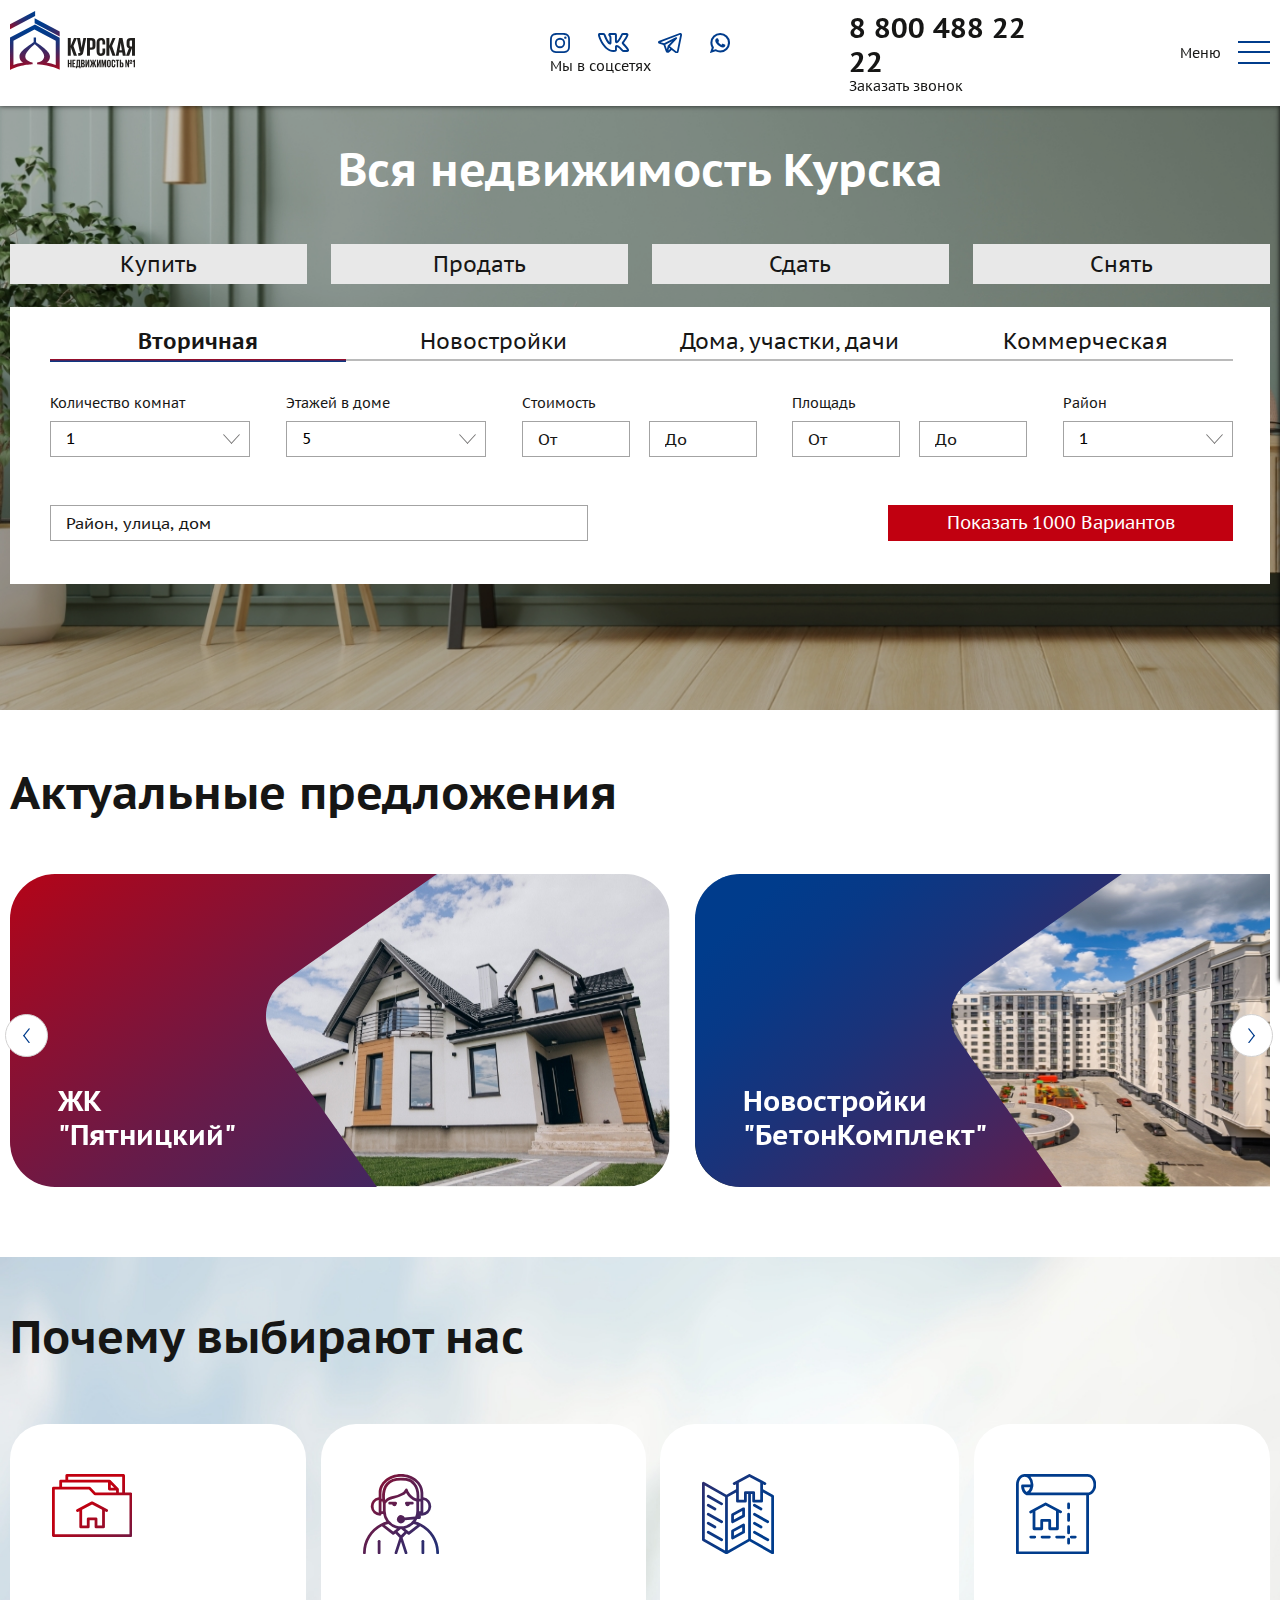
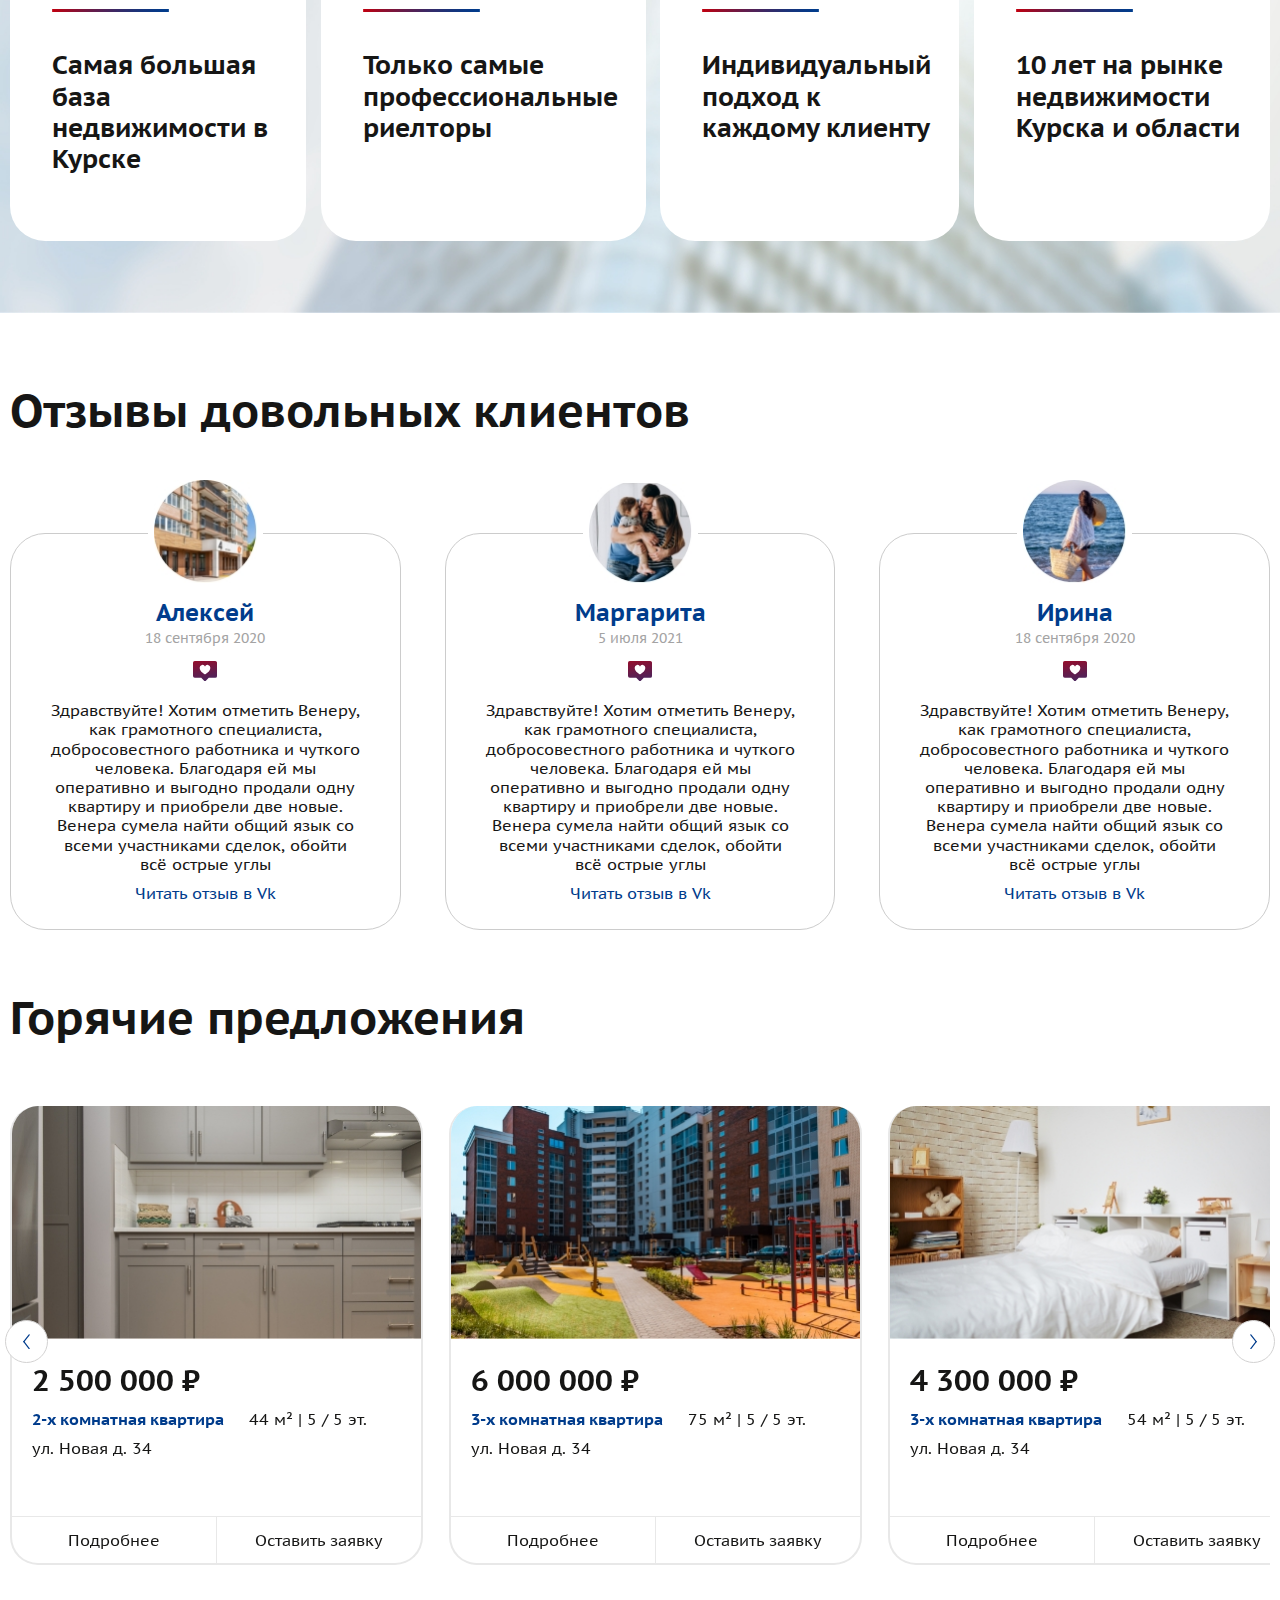
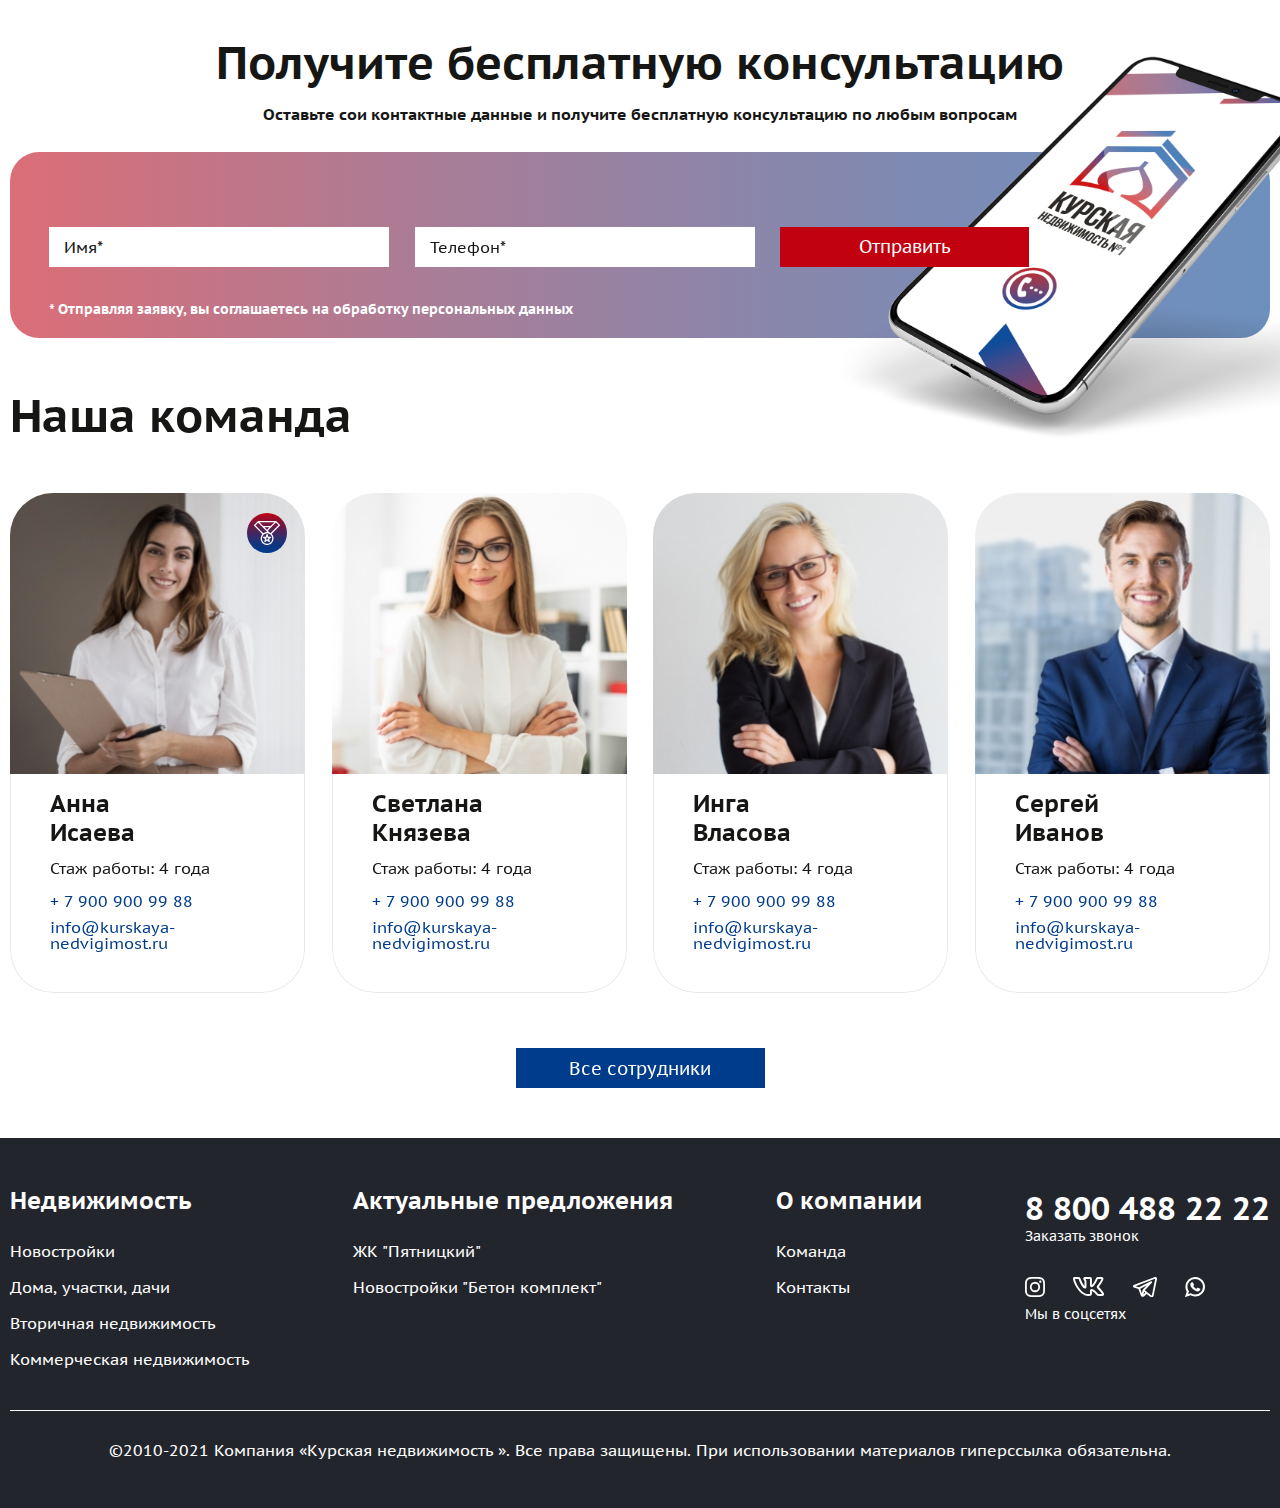
==== index.html @ 3823376d "ссылки на Стр Категории в пункт меню и лого" ====
<!DOCTYPE html>
<html lang="ru">

<head>
	<title>Главная</title>
	<meta charset="UTF-8">
	<meta name="format-detection" content="telephone=no">
	<meta name="description" content="Новый сайт">
	<link rel="stylesheet" href="css/style.css">
	<!-- <link rel="stylesheet" href="css/fancybox.css"> -->
	<link rel="icon" type="image/png" href="img/favicons/icon256.png" sizes="256x256">
	<link rel="icon" type="image/png" href="img/favicons/icon128.png" sizes="128x128">
	<link rel="icon" type="image/png" href="img/favicons/icon64.png" sizes="64x64">
	<link rel="icon" type="image/png" href="img/favicons/icon32.png" sizes="32x32">
	<link rel="icon" type="image/png" href="img/favicons/icon16.png" sizes="16x16">
	<link rel="icon" type="image/png" href="img/favicons/icon-faw.svg" sizes="any">
	<meta name="viewport" content="width=device-width, initial-scale=1.0">
</head>

<body>
	<div class="wrapper">
		<header id="header" class="header">
	<div class="header__container container">

		<div class="header__row d-flex">
			<a href="index.html" class="header__logo logo-icon"></a>

			<div class="header__nav-block">

				<div class="header__soc-block">
					<div class="header__soc-block-icon">
						<a href="#" class="header__soc-icon-link soc-icon-1"></a>
						<a href="#" class="header__soc-icon-link soc-icon-2"></a>
						<a href="#" class="header__soc-icon-link soc-icon-3"></a>
						<a href="#" class="header__soc-icon-link soc-icon-4"></a>
					</div>
					<p>Мы в соцсетях</p>
				</div>

				<div class="header__callback d-flex">
					<a href="tel:84951700000">8 800 488 22 22</a>
					<a href="#callback" class="header__popup-link _popup-link">Заказать звонок</a>
				</div>
				<a href="tel:8 800 488 22 22" class="mob-callback__phone"></a>

				<div class="header__menu-burg">
					<p>Меню</p>
					<div class="menu__icon icon-menu">
						<span></span>
						<span></span>
						<span></span>
					</div>
				</div>

			</div>
		</div>

	</div>
</header>

<nav class="mob-menu">
	<ul class="mob-menu__list">
		<li><a href="#" class="menu__link">О компании</a></li>
		<li><a href="#" class="menu__link">Команда</a></li>
		<li><a href="#" class="menu__link">Контакты</a></li>
	</ul>
	<ul class="mob-menu__list">
		<li><a href="category.html" class="menu__link">Недвижимость</a></li>
		<li><a href="#" class="menu__link">Новостройки</a></li>
		<li><a href="#" class="menu__link">Дома, участки, дачи</a></li>
		<li><a href="#" class="menu__link">Вторичная недвижимость</a></li>
		<li><a href="#" class="menu__link">Коммерческая недвижимость</a></li>
	</ul>
	<ul class="mob-menu__list">
		<li><a href="#" class="menu__link">Актуальные предложения</a></li>
		<li><a href="#" class="menu__link">ЖК "Пятницкий"</a></li>
		<li><a href="#" class="menu__link">Новостройки "Бетон комплект"</a></li>
	</ul>
</nav>

		<main class="page">
			<section id="info" class="info">
				<div class="nuar_blk"></div>
				<div class="container">

					<h1>Вся недвижимость Курска</h1>

					<div class="info__item d-flex">
						<a href="#" class="info__item-link">Купить</a>
						<a href="#" class="info__item-link">Продать</a>
						<a href="#" class="info__item-link">Сдать</a>
						<a href="#" class="info__item-link">Снять</a>
					</div>

					<div class="info__block-tabs block__tabs tabs">
						<nav class="block__nav">
							<div class="block__navitem building-icon-01 tab__navitem active">Вторичная</div>
							<div class="block__navitem building-icon-02 tab__navitem">Новостройки</div>
							<div class="block__navitem building-icon-03 tab__navitem">Дома, участки, дачи</div>
							<div class="block__navitem building-icon-04 tab__navitem">Коммерческая</div>
						</nav>
						<div class="block__items">
							<div class="block__item tab__item active">
								<form action="#" class="info__form-block">

									<div class="info__form-block-col">
										<div class="info__form-block-sel form-block__item">
											<p class="info__form-block-sub">Количество комнат</p>
											<select name="form[]" class="form">
												<option value="1" selected="selected">1</option>
												<option value="2">2</option>
												<option value="3">3</option>
												<option value="4">4</option>
											</select>
										</div>

										<div class="info__form-block-sel">
											<p class="info__form-block-sub">Этажей в доме</p>
											<select name="form[]" class="form">
												<option value="1">1</option>
												<option value="2">2</option>
												<option value="3">3</option>
												<option value="4">4</option>
												<option value="5" selected="selected">5</option>
											</select>
										</div>

										<div class="info__form-block-inp">
											<p class="info__form-block-sub">Cтоимость</p>
											<div class="info__form-block-inp-number">
												<input type="number" placeholder="От" class="input">
												<input type="number" placeholder="До" class="input">
											</div>
										</div>

										<div class="info__form-block-inp">
											<p class="info__form-block-sub">Площадь</p>
											<div class="info__form-block-inp-number">
												<input type="number" placeholder="От" class="input">
												<input type="number" placeholder="До" class="input">
											</div>
										</div>

										<div class="info__form-block-sel info__form-block-sel_last">
											<p class="info__form-block-sub">Район</p>
											<select name="form[]" class="form">
												<option value="1" selected="selected">1</option>
												<option value="2">2</option>
												<option value="3">3</option>
												<option value="4">4</option>
												<option value="5">5</option>
											</select>
										</div>
									</div>

									<div class="info__form-block-col">
										<div class="info__form-block-inp info__form-block-inp_bottom">
											<input type="text" placeholder="Район, улица, дом" class="input">
										</div>
										<button class="info__form-block-inp-btn btn">Показать 1000 Вариантов</button>
									</div>

								</form>
							</div>
							<div class="block__item tab__item">
								<form action="#" class="info__form-block">

									<div class="info__form-block-col">
										<div class="info__form-block-sel form-block__item">
											<p class="info__form-block-sub">Количество комнат</p>
											<select name="form[]" class="form">
												<option value="1" selected="selected">1</option>
												<option value="2">2</option>
												<option value="3">3</option>
												<option value="4">4</option>
											</select>
										</div>

										<div class="info__form-block-sel">
											<p class="info__form-block-sub">Этажей в доме</p>
											<select name="form[]" class="form">
												<option value="1">1</option>
												<option value="2">2</option>
												<option value="3">3</option>
												<option value="4">4</option>
												<option value="5" selected="selected">5</option>
											</select>
										</div>

										<div class="info__form-block-inp">
											<p class="info__form-block-sub">Cтоимость</p>
											<div class="info__form-block-inp-number">
												<input type="number" placeholder="От" class="input">
												<input type="number" placeholder="До" class="input">
											</div>
										</div>

										<div class="info__form-block-inp">
											<p class="info__form-block-sub">Площадь</p>
											<div class="info__form-block-inp-number">
												<input type="number" placeholder="От" class="input">
												<input type="number" placeholder="До" class="input">
											</div>
										</div>

										<div class="info__form-block-sel info__form-block-sel_last">
											<p class="info__form-block-sub">Район</p>
											<select name="form[]" class="form">
												<option value="1" selected="selected">1</option>
												<option value="2">2</option>
												<option value="3">3</option>
												<option value="4">4</option>
												<option value="5">5</option>
											</select>
										</div>
									</div>

									<div class="info__form-block-col">
										<div class="info__form-block-inp info__form-block-inp_bottom">
											<input type="text" placeholder="Район, улица, дом" class="input">
										</div>
										<button class="info__form-block-inp-btn btn">Показать 1000 Вариантов</button>
									</div>

								</form>
							</div>
							<div class="block__item tab__item">
								<form action="#" class="info__form-block">

									<div class="info__form-block-col">
										<div class="info__form-block-sel form-block__item">
											<p class="info__form-block-sub">Количество комнат</p>
											<select name="form[]" class="form">
												<option value="1" selected="selected">1</option>
												<option value="2">2</option>
												<option value="3">3</option>
												<option value="4">4</option>
											</select>
										</div>

										<div class="info__form-block-sel">
											<p class="info__form-block-sub">Этажей в доме</p>
											<select name="form[]" class="form">
												<option value="1">1</option>
												<option value="2">2</option>
												<option value="3">3</option>
												<option value="4">4</option>
												<option value="5" selected="selected">5</option>
											</select>
										</div>

										<div class="info__form-block-inp">
											<p class="info__form-block-sub">Cтоимость</p>
											<div class="info__form-block-inp-number">
												<input type="number" placeholder="От" class="input">
												<input type="number" placeholder="До" class="input">
											</div>
										</div>

										<div class="info__form-block-inp">
											<p class="info__form-block-sub">Площадь</p>
											<div class="info__form-block-inp-number">
												<input type="number" placeholder="От" class="input">
												<input type="number" placeholder="До" class="input">
											</div>
										</div>

										<div class="info__form-block-sel info__form-block-sel_last">
											<p class="info__form-block-sub">Район</p>
											<select name="form[]" class="form">
												<option value="1" selected="selected">1</option>
												<option value="2">2</option>
												<option value="3">3</option>
												<option value="4">4</option>
												<option value="5">5</option>
											</select>
										</div>
									</div>

									<div class="info__form-block-col">
										<div class="info__form-block-inp info__form-block-inp_bottom">
											<input type="text" placeholder="Район, улица, дом" class="input">
										</div>
										<button class="info__form-block-inp-btn btn">Показать 1000 Вариантов</button>
									</div>

								</form>
							</div>
							<div class="block__item tab__item">
								<form action="#" class="info__form-block">

									<div class="info__form-block-col">
										<div class="info__form-block-sel form-block__item">
											<p class="info__form-block-sub">Количество комнат</p>
											<select name="form[]" class="form">
												<option value="1" selected="selected">1</option>
												<option value="2">2</option>
												<option value="3">3</option>
												<option value="4">4</option>
											</select>
										</div>

										<div class="info__form-block-sel">
											<p class="info__form-block-sub">Этажей в доме</p>
											<select name="form[]" class="form">
												<option value="1">1</option>
												<option value="2">2</option>
												<option value="3">3</option>
												<option value="4">4</option>
												<option value="5" selected="selected">5</option>
											</select>
										</div>

										<div class="info__form-block-inp">
											<p class="info__form-block-sub">Cтоимость</p>
											<div class="info__form-block-inp-number">
												<input type="number" placeholder="От" class="input">
												<input type="number" placeholder="До" class="input">
											</div>
										</div>

										<div class="info__form-block-inp">
											<p class="info__form-block-sub">Площадь</p>
											<div class="info__form-block-inp-number">
												<input type="number" placeholder="От" class="input">
												<input type="number" placeholder="До" class="input">
											</div>
										</div>

										<div class="info__form-block-sel info__form-block-sel_last">
											<p class="info__form-block-sub">Район</p>
											<select name="form[]" class="form">
												<option value="1" selected="selected">1</option>
												<option value="2">2</option>
												<option value="3">3</option>
												<option value="4">4</option>
												<option value="5">5</option>
											</select>
										</div>
									</div>

									<div class="info__form-block-col">
										<div class="info__form-block-inp info__form-block-inp_bottom">
											<input type="text" placeholder="Район, улица, дом" class="input">
										</div>
										<button class="info__form-block-inp-btn btn">Показать 1000 Вариантов</button>
									</div>

								</form>
							</div>
						</div>
					</div>

				</div>
			</section>

			<section id="topical" class="topical">
				<div class="container">
					<h2>Актуальные предложения</h2>

					<div class="topical__slider topical__row d-flex">

						<a href="#" class="topical__card">
							<div class="topical__position">
								<p>ЖК <br>
									"Пятницкий"</p>
							</div>
							<img src="img/offers/01.jpg" alt="">
						</a>

						<a href="#" class="topical__card">
							<div class="topical__position topical__position_two">
								<p>Новостройки <br>
									"БетонКомплект"</p>
							</div>
							<img src="img/offers/02.jpg" alt="">
						</a>

						<a href="#" class="topical__card">
							<div class="topical__position">
								<p>ЖК <br>
									"Пятницкий"</p>
							</div>
							<img src="img/offers/01.jpg" alt="">
						</a>

						<a href="#" class="topical__card">
							<div class="topical__position topical__position_two">
								<p>Новостройки <br>
									"БетонКомплект"</p>
							</div>
							<img src="img/offers/02.jpg" alt="">
						</a>

					</div>

				</div>
			</section>

			<section id="choice" class="choice">
				<div class="container">
					<h2>Почему выбирают нас</h2>

					<div class="advant__row d-flex">

						<div class="advant__item advant-icon-01">
							<div class="advant__item-line"></div>
							<h3>
								Самая большая
								база недвижимости
								в Курске
							</h3>
						</div>

						<div class="advant__item advant-icon-02">
							<div class="advant__item-line"></div>
							<h3>
								Только самые
								профессиональные
								риелторы
							</h3>
						</div>

						<div class="advant__item advant-icon-03">
							<div class="advant__item-line"></div>
							<h3>
								Индивидуальный
								подход к каждому
								клиенту
							</h3>
						</div>

						<div class="advant__item advant-icon-04">
							<div class="advant__item-line"></div>
							<h3>
								10 лет на рынке
								недвижимости
								Курска и области
							</h3>
						</div>

					</div>

				</div>
			</section>

			<section id="reviews" class="reviews">
				<div class="container">
					<h2>Отзывы довольных клиентов</h2>

					<div class="reviews__row d-flex">

						<div class="reviews__card d-flex">
							<div class="reviews__image-wrap">
								<div class="reviews__image">
									<img src="img/reviews/01.jpg" alt="">
								</div>
							</div>
							<h4>Алексей</h4>
							<p class="reviews__date">18 сентября 2020</p>
							<span class="reviews__like"></span>
							<p class="reviews__descp">
								Здравствуйте! Хотим отметить Венеру, как грамотного специалиста, добросовестного работника и чуткого
								человека. Благодаря ей мы оперативно и выгодно продали одну квартиру и приобрели две новые. Венера
								сумела найти общий язык со всеми участниками сделок, обойти всё острые углы
							</p>
							<a href="#" class="reviews__btn">Читать отзыв в Vk</a>
						</div>

						<div class="reviews__card d-flex">
							<div class="reviews__image-wrap">
								<div class="reviews__image">
									<img src="img/reviews/02.jpg" alt="">
								</div>
							</div>
							<h4>Маргарита</h4>
							<p class="reviews__date">5 июля 2021</p>
							<span class="reviews__like"></span>
							<p class="reviews__descp">
								Здравствуйте! Хотим отметить Венеру, как грамотного специалиста, добросовестного работника и чуткого
								человека. Благодаря ей мы оперативно и выгодно продали одну квартиру и приобрели две новые. Венера
								сумела найти общий язык со всеми участниками сделок, обойти всё острые углы
							</p>
							<a href="#" class="reviews__btn">Читать отзыв в Vk</a>
						</div>

						<div class="reviews__card d-flex">
							<div class="reviews__image-wrap">
								<div class="reviews__image">
									<img src="img/reviews/03.jpg" alt="">
								</div>
							</div>
							<h4>Ирина</h4>
							<p class="reviews__date">18 сентября 2020</p>
							<span class="reviews__like"></span>
							<p class="reviews__descp">
								Здравствуйте! Хотим отметить Венеру, как грамотного специалиста, добросовестного работника и чуткого
								человека. Благодаря ей мы оперативно и выгодно продали одну квартиру и приобрели две новые. Венера
								сумела найти общий язык со всеми участниками сделок, обойти всё острые углы
							</p>
							<a href="#" class="reviews__btn">Читать отзыв в Vk</a>
						</div>

					</div>

				</div>
			</section>

			<section id="hot-deals" class="hot-deals">
				<div class="container">
					<h2>Горячие предложения</h2>

					<div class="slider__hot-deals hot-deals__row d-flex">

						<div class="hot-deals__card">
							<div class="hot-deals__card-img">
								<img src="img/hot-deals/01.jpg" alt="">
							</div>
							<div class="hot-deals__card-descp">
								<p class="hot-deals__card-price rub">2 500 000 </p>
								<div class="hot-deals__card-charect d-flex">
									<p class="hot-deals__card-housing">2-х комнатная квартира </p>
									<p class="hot-deals__card-amount">44 м² | 5 / 5 эт.</p>
								</div>
								<p class="hot-deals__card-address">ул. Новая д. 34</p>
							</div>
							<div class="hot-deals__card-btn d-flex">
								<a href="#" class="hot-deals__card-link">Подробнее</a>
								<a href="#" class="hot-deals__card-link">Оставить заявку</a>
							</div>
						</div>

						<div class="hot-deals__card">
							<div class="hot-deals__card-img">
								<img src="img/hot-deals/02.jpg" alt="">
							</div>
							<div class="hot-deals__card-descp">
								<p class="hot-deals__card-price rub">6 000 000 </p>
								<div class="hot-deals__card-charect d-flex">
									<p class="hot-deals__card-housing">3-х комнатная квартира </p>
									<p class="hot-deals__card-amount">75 м² | 5 / 5 эт.</p>
								</div>
								<p class="hot-deals__card-address">ул. Новая д. 34</p>
							</div>
							<div class="hot-deals__card-btn d-flex">
								<a href="#" class="hot-deals__card-link">Подробнее</a>
								<a href="#" class="hot-deals__card-link">Оставить заявку</a>
							</div>
						</div>

						<div class="hot-deals__card">
							<div class="hot-deals__card-img">
								<img src="img/hot-deals/03.jpg" alt="">
							</div>
							<div class="hot-deals__card-descp">
								<p class="hot-deals__card-price rub">4 300 000 </p>
								<div class="hot-deals__card-charect d-flex">
									<p class="hot-deals__card-housing">3-х комнатная квартира </p>
									<p class="hot-deals__card-amount">54 м² | 5 / 5 эт.</p>
								</div>
								<p class="hot-deals__card-address">ул. Новая д. 34</p>
							</div>
							<div class="hot-deals__card-btn d-flex">
								<a href="#" class="hot-deals__card-link">Подробнее</a>
								<a href="#" class="hot-deals__card-link">Оставить заявку</a>
							</div>
						</div>

						<div class="hot-deals__card">
							<div class="hot-deals__card-img">
								<img src="img/hot-deals/04.jpg" alt="">
							</div>
							<div class="hot-deals__card-descp">
								<p class="hot-deals__card-price rub">2 100 000 </p>
								<div class="hot-deals__card-charect d-flex">
									<p class="hot-deals__card-housing">2-х комнатная квартира </p>
									<p class="hot-deals__card-amount">44 м² | 5 / 5 эт.</p>
								</div>
								<p class="hot-deals__card-address">ул. Новая д. 34</p>
							</div>
							<div class="hot-deals__card-btn d-flex">
								<a href="#" class="hot-deals__card-link">Подробнее</a>
								<a href="#" class="hot-deals__card-link">Оставить заявку</a>
							</div>
						</div>

					</div>

				</div>
			</section>

			<section id="consult-form" class="consult-form">
				<div class="container">
					<h2>Получите бесплатную консультацию</h2>
					<p>Оставьте сои контактные данные и получите бесплатную консультацию по любым вопросам</p>

					<div class="consult-form__form-block">
						<div class="consult-form__form-block-position"></div>
						<div class="consult-form__form-block-img">
							<img src="img/consultation.png" alt="">
						</div>
						<form action="#" class="consult-form__form d-flex">
							<input type="text" placeholder="Имя*" class="consult-form__form-input input">
							<input type="tel" placeholder="Телефон*" class="consult-form__form-input input">
							<button class="consult-form__form-btn btn">Отправить</button>
						</form>
						<p>* Отправляя заявку, вы соглашаетесь на обработку персональных данных</p>
					</div>

				</div>
			</section>

			<section id="team" class="team">
				<div class="container">
					<h2>Наша команда</h2>

					<div class="team__row d-flex">

						<div class="team__card">
							<span class="team__card-sticker"></span>
							<div class="team__card-img">
								<img src="img/team/01.jpg" alt="">
							</div>
							<div class="team__card-descp">
								<h4>
									Анна <br>
									Исаева
								</h4>
								<p class="team__card-experience">Стаж работы: 4 года </p>
								<a href="tel:79009009988" class="team__card-tel">+ 7 900 900 99 88</a>
								<a href="mailto:info@kurskaya-nedvigimost.ru" class="team__card-email">info@kurskaya-nedvigimost.ru</a>
							</div>
						</div>

						<div class="team__card">
							<!-- <span class="team__card-sticker"></span> -->
							<div class="team__card-img">
								<img src="img/team/02.jpg" alt="">
							</div>
							<div class="team__card-descp">
								<h4>
									Светлана <br>
									Князева
								</h4>
								<p class="team__card-experience">Стаж работы: 4 года </p>
								<a href="tel:79009009988" class="team__card-tel">+ 7 900 900 99 88</a>
								<a href="mailto:info@kurskaya-nedvigimost.ru" class="team__card-email">info@kurskaya-nedvigimost.ru</a>
							</div>
						</div>

						<div class="team__card">
							<!-- <span class="team__card-sticker"></span> -->
							<div class="team__card-img">
								<img src="img/team/03.jpg" alt="">
							</div>
							<div class="team__card-descp">
								<h4>
									Инга <br>
									Власова
								</h4>
								<p class="team__card-experience">Стаж работы: 4 года </p>
								<a href="tel:79009009988" class="team__card-tel">+ 7 900 900 99 88</a>
								<a href="mailto:info@kurskaya-nedvigimost.ru" class="team__card-email">info@kurskaya-nedvigimost.ru</a>
							</div>
						</div>

						<div class="team__card">
							<!-- <span class="team__card-sticker"></span> -->
							<div class="team__card-img">
								<img src="img/team/04.jpg" alt="">
							</div>
							<div class="team__card-descp">
								<h4>
									Cергей <br>
									Иванов
								</h4>
								<p class="team__card-experience">Стаж работы: 4 года </p>
								<a href="tel:79009009988" class="team__card-tel">+ 7 900 900 99 88</a>
								<a href="mailto:info@kurskaya-nedvigimost.ru" class="team__card-email">info@kurskaya-nedvigimost.ru</a>
							</div>
						</div>

					</div>

					<button class="team__btn btn">Все сотрудники</button>

				</div>
			</section>
		</main>
		<footer id="footer" class="footer">
	<div class='footer__container container'>

		<div class="footer__row d-flex">

			<ul class="footer__menu">
				<li><a href="#" class="menu__link">Недвижимость</a></li>
				<li><a href="#" class="menu__link">Новостройки</a></li>
				<li><a href="#" class="menu__link">Дома, участки, дачи</a></li>
				<li><a href="#" class="menu__link">Вторичная недвижимость</a></li>
				<li><a href="#" class="menu__link">Коммерческая недвижимость</a></li>
			</ul>

			<ul class="footer__menu">
				<li><a href="#" class="menu__link">Актуальные предложения</a></li>
				<li><a href="#" class="menu__link">ЖК "Пятницкий"</a></li>
				<li><a href="#" class="menu__link">Новостройки "Бетон комплект"</a></li>
			</ul>

			<ul class="footer__menu">
				<li><a href="#" class="menu__link">О компании</a></li>
				<li><a href="#" class="menu__link">Команда</a></li>
				<li><a href="#" class="menu__link">Контакты</a></li>
			</ul>

			<div class="footer__contact">
				<div class="header__callback d-flex">
					<a href="tel:84951700000">8 800 488 22 22</a>
					<a href="#callback" class="header__popup-link _popup-link">Заказать звонок</a>
				</div>
				<div class="header__soc-block">
					<div class="header__soc-block-icon">
						<a href="#" class="header__soc-icon-link soc-icon-1"></a>
						<a href="#" class="header__soc-icon-link soc-icon-2"></a>
						<a href="#" class="header__soc-icon-link soc-icon-3"></a>
						<a href="#" class="header__soc-icon-link soc-icon-4"></a>
					</div>
					<p>Мы в соцсетях</p>
				</div>
			</div>

		</div>

		<div class="footer__line"></div>

		<p class="footer__policy">©2010-2021 Компания «Курская недвижимость ». Все права защищены. При использовании
			материалов гиперссылка
			обязательна.</p>

	</div>
</footer>
	</div>
	<!-- Подключаем Popup здесь -->
	<!-- Popup-Form-JS -->
<div class="popup popup_callback">
	<div class="popup__content">
		<div class="popup__body">
			<div class="popup__close"></div>
			<div class="popup__item d-flex">
				<img src="img/popup-img.jpg" alt="">
				<div class="popup__form-block">
					<h2>Заказать звонок</h2>
					<form action="#" class="popup__form">
						<input type="text" name="name" placeholder="Имя" class="popup__form-input input">
						<input type="tel" name="tel" placeholder="Телефон*" class="popup__form-input input">
						<input type="text" name="email" placeholder="Email" class="popup__form-input input">
						<button class="popup__form-btn btn">Заказать</button>
					</form>
				</div>
			</div>
		</div>
	</div>
</div>

<!-- <a href="#callback" class="header__popup-link _popup-link">ЗАКАЗАТЬ ЗВОНОК</a> -->
<!-- =============================================================================================================================== -->

<!-- Popup-JQUERY -->
<!-- <div class="popup popup-callback">
	<div class="popup-table table">
		<div class="cell">
			<div class="popup-content">
				<div class="popup-close"></div>
				<div class="popup__title"></div>
				<div class="popup__txt"></div>
				<form action="#" class="popup-form form">
					<div class="form-input">
						<input autocomplete="off" type="text" name="form[]" data-value="" class="input" />
					</div>
					<div class="form-input">
						<input autocomplete="off" type="text" name="form[]" data-value="" class="input req email" />
					</div>
					<div class="form-input">
						<input autocomplete="off" type="text" name="form[]" data-value="" class="input req" />
					</div>
					<div class="form-button">
						<button type="submit" class="form__btn btn fw"></button>
					</div>
				</form>
			</div>
		</div>
	</div>
</div> -->
<!-- <a href="#callback" class="link pl"></a> -->

<!-- =============================================================================================================================== -->
<!-- Popup-Video-JQUERY-->
<!-- <div class="popup popup-video">
	<div class="popup-table table">
		<div class="cell">
			<div class="popup-close"></div>
			<div class="popup-video__value video"></div>
		</div>
	</div>
</div> -->
<!-- <a href="#video" data-vid="Ссылка с ютуба" class="link pl">Попап с видео</a> -->

<!-- <div class="popup popup-massege ms_1">
	<div class="popup-table table">
		<div class="cell">
			<div class="popup-content">
				<div class="popup-close"></div>
				<div class="popup__title"></div>
				<div class="popup__txt"></div>
			</div>
		</div>
	</div>
</div> -->
<!-- ========================================================================================================================================= -->
<!-- Popup-CSS -->
<!-- <div id="popup-2" class="popup-2">
	<a href="#" class="popup__area-2"></a>
	<div class="popup__body-2">
		<div class="popup__content-2">

			<a href="#" class="popup__close-2">Close</a>
			<div class="popup__title">Заказать ворота Дешево!</div>
			<div class="popup__text">
				Автоматики для ворот, роллет и фасадных конструкций. Официальный представитель компаний
				Алютех и REHAU и Авелор
			</div>
			<div class="popup__text">
				Автоматики для ворот, роллет и фасадных конструкций. Официальный представитель компаний
				Алютех и REHAU и Авелор
			</div>
			<div class="popup__text">
				Автоматики для ворот, роллет и фасадных конструкций. Официальный представитель компаний
				Алютех и REHAU и Авелор
			</div>
			<div class="popup__text">
				Автоматики для ворот, роллет и фасадных конструкций. Официальный представитель компаний
				Алютех и REHAU и Авелор
			</div>
			<div class="popup__text">
				Автоматики для ворот, роллет и фасадных конструкций. Официальный представитель компаний
				Алютех и REHAU и Авелор
			</div>

		</div>
	</div>
</div> -->
<!-- <a href="#popup-2" class="heading-info__button popup-link"></a> -->
	<script src="https://code.jquery.com/jquery-3.5.1.min.js"
  integrity="sha256-9/aliU8dGd2tb6OSsuzixeV4y/faTqgFtohetphbbj0=" crossorigin="anonymous"></script>
<!-- <script src="https://code.jquery.com/jquery-3.3.1.min.js"></script> -->
<!-- <script src="https://code.jquery.com/ui/1.12.1/jquery-ui.min.js"></script> -->
<script src="http://api-maps.yandex.ru/2.1/?lang=ru_RU" type="text/javascript"></script>
<script src="js/vendors.js"></script>
<script src="js/main.js"></script>
<script src="js/custom.js"></script>
</body>

</html>
---- css/style.css ----
@charset "UTF-8";
@import url("https://fonts.googleapis.com/css2?family=PT+Sans+Caption:wght@400;700&display=swap");
* {
  padding: 0px;
  margin: 0px;
  border: 0px; }

*,
*:before,
*:after {
  -moz-box-sizing: border-box;
  -webkit-box-sizing: border-box;
  box-sizing: border-box; }

:focus,
:active {
  outline: none; }

a:focus,
a:active {
  outline: none; }

a, p, ul, li {
  margin: 0; }

aside,
nav,
footer,
header,
section {
  display: block; }

html,
body {
  height: 100%;
  min-width: 320px; }

body {
  line-height: 1;
  font-family: "PT Sans Caption";
  -ms-text-size-adjust: 100%;
  -moz-text-size-adjust: 100%;
  -webkit-text-size-adjust: 100%; }

input,
button,
textarea {
  font-family: "PT Sans Caption"; }

input::-ms-clear {
  display: none; }

button {
  cursor: pointer; }

button::-moz-focus-inner {
  padding: 0;
  border: 0; }

a,
a:visited {
  text-decoration: none; }

a:hover {
  text-decoration: none; }

ul li {
  list-style: none; }

img {
  vertical-align: top; }

h1,
h2,
h3,
h4,
h5,
h6 {
  font-weight: inherit;
  font-size: inherit; }

body {
  color: #161615;
  font-size: 14px;
  font-weight: 400;
  background: #fff; }
  body a {
    font-family: "PT Sans Caption";
    color: #161615; }
  body.lock {
    overflow: hidden; }

h1 {
  font-size: 46px;
  font-weight: 700;
  line-height: 55.2px; }

h2 {
  font-size: 46px;
  font-weight: 700;
  line-height: 55.2px; }

h3 {
  font-size: 26px;
  font-weight: 700;
  line-height: 31.2px; }

h4 {
  font-size: 24px;
  font-weight: 700;
  line-height: 28.8px; }

.wrapper {
  width: 100%;
  min-height: 100%;
  overflow: hidden;
  display: -webkit-box;
  display: -ms-flexbox;
  display: flex;
  -webkit-box-orient: vertical;
  -webkit-box-direction: normal;
  -ms-flex-direction: column;
  flex-direction: column; }

.page {
  -webkit-box-flex: 1;
  -ms-flex: 1 1 auto;
  flex: 1 1 auto;
  padding: 80px 0 0 0; }

.container {
  max-width: 1440px;
  margin: 0 auto;
  width: 100%;
  position: relative;
  z-index: 50; }

.form-row {
  display: -webkit-box;
  display: -moz-box;
  display: -ms-flexbox;
  display: -webkit-flex;
  display: flex;
  font-size: 0;
  margin: 0px -15px; }

.form__column {
  padding: 0px 15px; }

.btn {
  display: -webkit-inline-box;
  display: -ms-inline-flexbox;
  display: inline-flex;
  -webkit-box-pack: center;
  -ms-flex-pack: center;
  justify-content: center;
  -webkit-box-align: center;
  -ms-flex-align: center;
  align-items: center;
  text-align: center;
  padding: 6px 10px;
  min-width: 249px;
  min-height: 36px;
  font-size: 18px;
  font-weight: 400;
  color: #fff;
  background: #C10010; }
  .btn.fw {
    width: 100%; }

.search {
  width: 100%;
  position: relative; }

.search__input {
  height: 35px;
  border: 1px solid #e0e1e3 !important;
  border-radius: 13px !important;
  padding-left: 14px;
  font-size: 12px;
  font-weight: 300;
  color: #464749; }

.sub-search {
  background-color: transparent;
  border: none; }

.sub-search:after {
  content: "";
  position: absolute;
  top: 10px;
  right: 10px;
  width: 17px;
  height: 17px;
  background-position: 0 0;
  background-repeat: no-repeat;
  background-image: url([data-uri]); }

.select-block {
  position: relative; }

.select__label {
  z-index: 2;
  position: absolute;
  top: -8px;
  background-color: #f7f7f7;
  padding: 0 5px;
  color: #979797;
  font-weight: 600;
  font-size: 13px;
  line-height: 16px;
  left: 20px; }

.select {
  position: relative;
  cursor: pointer; }
  .select .select-title {
    z-index: 1;
    width: 100%;
    border: 1px solid #A3A3A3;
    position: relative;
    background-color: #fff;
    height: 36px; }
  .select .select-title__arrow {
    position: absolute;
    top: 0;
    right: -5px;
    width: 45px;
    height: 100%;
    background: url("../img/icons/triangl-black.svg") center no-repeat; }
  .select .select-title__value {
    color: #000;
    font-size: 16px;
    line-height: 19.2px;
    overflow: hidden;
    padding: 0 45px 0 15px;
    white-space: nowrap;
    text-transform: none;
    -o-text-overflow: ellipsis;
    text-overflow: ellipsis;
    display: -webkit-box;
    display: -ms-flexbox;
    display: flex;
    -webkit-box-align: center;
    -ms-flex-align: center;
    align-items: center;
    height: 100%; }
  .select .select-options {
    position: absolute;
    z-index: 10;
    top: 35px;
    display: none;
    overflow: hidden;
    min-width: 100%;
    background-color: #fff;
    border: 1px solid #dedede;
    padding: 10px 10px 10px 15px; }
  .select .select-options-scroll {
    max-height: 80px;
    overflow: auto; }
  .select .select-options-list {
    padding: 0px 0px 0px 0px; }
  .select .select-options__value {
    color: #000;
    font-size: 16px;
    margin: 0px 0px 15px 0px; }
    .select .select-options__value:last-child {
      margin: 0px 0px 0px 0px; }
    .select .select-options__value:hover {
      color: #000; }

input[type=text], input[type=email], input[type=tel], textarea {
  -webkit-appearance: none;
  -moz-appearance: none;
  appearance: none; }

input[type=range] {
  cursor: pointer; }

.input, .input__phone {
  width: 100%;
  display: -webkit-box;
  display: -ms-flexbox;
  display: flex;
  font-size: 16px;
  height: 40px;
  padding: 0px 15px; }

textarea.input {
  resize: none;
  padding: 5px 10px; }

::-webkit-input-placeholder {
  color: #161615; }

::-moz-placeholder {
  color: #161615; }

/* Firefox 19+ */
:-moz-placeholder {
  color: #161615; }

/* Firefox 18- */
:-ms-input-placeholder {
  color: #161615; }

.number {
  max-width: 100px;
  width: 100%;
  border: 0.4px solid #c7c9cb; }

.number input,
.plus,
.minus {
  width: 35px;
  display: -webkit-box;
  display: -ms-flexbox;
  display: flex;
  -webkit-box-pack: center;
  -ms-flex-pack: center;
  justify-content: center;
  -webkit-box-align: center;
  -ms-flex-align: center;
  align-items: center;
  cursor: pointer;
  font-size: 20.7px; }

.number input {
  padding: 2px 10px 0 10px;
  color: #5a5b5e; }

.check {
  position: relative;
  padding-left: 25px;
  color: #5f5f5f;
  line-height: 18px;
  cursor: pointer; }
  .check input {
    display: none; }
  .check:before {
    content: '';
    left: 0;
    top: 0;
    width: 18px;
    height: 18px;
    border: 1px solid #a3a3a3;
    position: absolute; }
  .check.active:before {
    background: url("../img/icons/check.svg") center no-repeat; }

.option {
  position: relative;
  cursor: pointer;
  padding-left: 25px;
  line-height: 16px;
  margin-bottom: 10px;
  font-size: 15px;
  font-weight: 300; }
  .option:last-child {
    margin-bottom: 0px; }
  .option input {
    display: none; }
  .option:before {
    position: absolute;
    left: 0;
    top: 0;
    width: 16px;
    height: 16px;
    content: '';
    border: 1px solid #7f7f7f;
    border-radius: 50%; }
  .option.active:before {
    background: url("../img/icons/option.svg") center no-repeat; }

.rating-block {
  display: table;
  font-size: 0px; }

.rating {
  display: inline-block;
  position: relative;
  vertical-align: middle; }
  .rating.edit .star {
    cursor: pointer; }
  .rating .star {
    width: 17px;
    height: 14px;
    display: inline-block;
    position: relative;
    z-index: 3; }

.rating__line {
  position: absolute;
  width: 85px;
  height: 14px;
  top: 0;
  left: 0;
  background: url("../img/icons/bg_rating.svg") 0 0 no-repeat;
  z-index: 1;
  background-size: 85px 100%; }

.rating__activeline {
  position: absolute;
  width: 0px;
  height: 14px;
  top: 0;
  left: 0;
  background: url("../img/icons/bg_rating_active.svg") 0 0 no-repeat;
  z-index: 2;
  background-size: 85px 100%; }

.rating__value {
  display: inline-block;
  color: #1b3139;
  font-size: 14px;
  line-height: 13px;
  vertical-align: middle; }

.quantity {
  position: relative;
  width: 73px;
  height: 47px;
  border: 1px solid #cfcfcf;
  background-color: #ffffff; }

.quantity__input {
  height: 45px;
  width: 50px;
  text-align: center;
  color: #101010;
  font-weight: 300; }

.quantity__btn {
  position: absolute;
  top: 11px;
  right: 15px;
  cursor: pointer; }
  .quantity__btn:before {
    font-size: 25px;
    display: inline-block;
    line-height: 10px;
    color: #a9a9a9; }
  .quantity__btn:hover:before {
    color: #da0005; }
  .quantity__btn.dwn {
    top: 25px; }

.category-params-item-price-table {
  margin-bottom: 25px; }
  .category-params-item-price-table .cell:first-child {
    padding-right: 15px;
    position: relative; }
    .category-params-item-price-table .cell:first-child:after {
      content: '-';
      position: absolute;
      right: -4px;
      top: 8px;
      font-size: 20px; }
  .category-params-item-price-table .cell:last-child {
    padding-left: 15px; }
  .category-params-item-price-table .cell input {
    height: 37px;
    border: 2px solid #393939;
    background-color: #ffffff;
    text-align: center;
    font-size: 12px;
    color: #393939;
    font-weight: 500;
    width: 100%; }

.category-params-item-price-range {
  margin: 0 12px 40px 12px;
  background-color: #c9cecf;
  height: 2px;
  position: relative; }
  .category-params-item-price-range .ui-slider-range {
    background-color: #000;
    height: 2px;
    position: relative; }
  .category-params-item-price-range .ui-slider-handle {
    width: 23px;
    height: 28px;
    border: 3px solid #fbfbfb;
    background-color: #ea5922;
    display: block;
    position: absolute;
    top: -14px;
    margin-left: -12px;
    cursor: pointer; }
    .category-params-item-price-range .ui-slider-handle span {
      position: absolute;
      bottom: -18px;
      left: 50%;
      width: 50px;
      text-align: center;
      font-size: 10px;
      margin-left: -25px;
      font-weight: 500;
      color: #94a6aa; }

.form__info {
  position: absolute;
  width: 60px;
  height: 60px;
  right: 0;
  top: 0;
  line-height: 60px;
  text-align: center;
  color: #888;
  z-index: 2;
  font-size: 14px; }
  @media (max-width: 767.98px) {
    .form__info {
      width: 50px;
      height: 50px;
      line-height: 50px; } }

.form-range-line {
  position: relative;
  height: 5px;
  border-radius: 0 0 4px 4px;
  background-color: #e0e0e0;
  margin: -2px 0px 0px 0px; }
  .form-range-line .ui-slider-range {
    background-color: #093454;
    height: 5px;
    position: absolute;
    top: 0;
    left: 0;
    border-radius: 0 0 4px 4px; }
  .form-range-line .ui-slider-handle {
    background: url("../img/icons/range.svg") 0 0 no-repeat;
    width: 28px;
    height: 28px;
    position: absolute;
    margin: -9px 0px 0px -14px;
    top: 0;
    left: 0;
    cursor: pointer; }
  .form-range-line .ui-state-hover {
    background: url("../img/icons/range_a.svg") 0 0 no-repeat; }

.form-range-values {
  display: -webkit-box;
  display: -moz-box;
  display: -ms-flexbox;
  display: -webkit-flex;
  display: flex;
  font-size: 0;
  -webkit-box-pack: justify;
  -ms-flex-pack: justify;
  justify-content: space-between;
  padding: 14px 0px 0px 0px; }

.form-range-values__item {
  font-size: 12px;
  color: #888; }

.d-flex {
  display: -webkit-box;
  display: -ms-flexbox;
  display: flex; }

::-webkit-scrollbar {
  overflow-y: scroll;
  width: 7px;
  background-color: #f9f9fd; }

::-webkit-scrollbar-thumb {
  background-color: grey; }

.menu__link {
  -webkit-transition: opacity 0.3s;
  -o-transition: opacity 0.3s;
  transition: opacity 0.3s; }

.sibling-fade:hover .menu__link:not(:hover) {
  opacity: 0.5; }

.nuar_blk {
  position: absolute;
  top: 0;
  left: 0;
  z-index: 2;
  width: 100%;
  height: 100%;
  background-color: #00000035; }

.nuar_color {
  position: relative;
  width: 300px;
  height: 160px;
  border-radius: 25px;
  overflow: hidden;
  -webkit-filter: drop-shadow(0px 0px 6px rgba(0, 0, 0, 0.5));
  filter: drop-shadow(0px 0px 6px rgba(0, 0, 0, 0.5)); }
  .nuar_color:before {
    content: '';
    position: absolute;
    width: 100%;
    height: 100%;
    background-image: -webkit-radial-gradient(100% 0%, circle, #fec38e, #ff7700 70%);
    background-image: -o-radial-gradient(100% 0%, circle, #fec38e, #ff7700 70%);
    background-image: radial-gradient(circle at 100% 0%, #fec38e, #ff7700 70%);
    border-radius: inherit;
    -webkit-transform: skewY(-12deg);
    -ms-transform: skewY(-12deg);
    transform: skewY(-12deg);
    -webkit-transform-origin: 100% 50%;
    -ms-transform-origin: 100% 50%;
    transform-origin: 100% 50%; }

.row:after {
  display: block;
  content: "";
  clear: both; }

.rub:after {
  content: "₽"; }

.parallax {
  background: url("../img/smart-conven.jpg") center/cover no-repeat fixed; }

.noselect {
  -webkit-touch-callout: none;
  -webkit-user-select: none;
  -khtml-user-select: none;
  -moz-user-select: none;
  -ms-user-select: none;
  user-select: none; }

ol.counter {
  list-style-type: none;
  counter-reset: item; }
  ol.counter li {
    position: relative;
    padding: 0px 0px 0px 45px; }
    ol.counter li:before {
      counter-increment: item;
      content: counter(item);
      position: absolute;
      left: 0;
      top: 0;
      color: #818181;
      font-size: 14px;
      font-weight: 700;
      text-align: center;
      line-height: 26px;
      border-radius: 50%;
      width: 28px;
      height: 28px;
      border: 1px solid #4274bb; }

.ellipsis {
  display: block;
  overflow: hidden;
  width: 100%;
  white-space: nowrap;
  -o-text-overflow: ellipsis;
  text-overflow: ellipsis; }

.es {
  overflow: hidden;
  white-space: nowrap;
  -o-text-overflow: ellipsis;
  text-overflow: ellipsis; }

.table {
  display: table;
  font-size: 0;
  width: 100%; }

.trow {
  display: table-row; }

.cell {
  display: table-cell; }
  .cell.full {
    width: 100%; }

.ibg {
  position: relative; }
  .ibg img {
    position: absolute;
    width: 100%;
    height: 100%;
    top: 0;
    left: 0;
    -o-object-fit: cover;
    object-fit: cover; }

body.ie .ibg {
  background-position: center;
  background-size: cover;
  background-repeat: no-repeat; }

body.ie .ibg img {
  width: 0;
  height: 0;
  opacity: 0;
  visibility: hidden; }

.video {
  position: relative;
  overflow: hidden;
  height: 0;
  padding-bottom: 56.25%; }
  .video video,
  .video iframe,
  .video object,
  .video embed {
    position: absolute;
    top: 0;
    left: 0;
    width: 100%;
    height: 100%; }

.videobg video,
.videobg iframe,
.videobg object,
.videobg embed {
  position: fixed;
  top: 50%;
  left: 50%;
  min-width: 100%;
  min-height: 100%;
  width: auto;
  height: auto;
  z-index: -100;
  -webkit-transform: translateX(-50%) translateY(-50%);
  -ms-transform: translateX(-50%) translateY(-50%);
  transform: translateX(-50%) translateY(-50%);
  background-size: cover; }

.moretext {
  overflow: hidden; }

.moretext__more {
  cursor: pointer; }
  .moretext__more span {
    font-style: normal; }
    .moretext__more span:first-child {
      display: block; }
    .moretext__more span:last-child {
      display: none; }
  .moretext__more.active span {
    font-style: normal; }
    .moretext__more.active span:first-child {
      display: none; }
    .moretext__more.active span:last-child {
      display: block; }

.graystyle {
  -webkit-transition: all 0.8s ease 0s;
  -moz-transition: all 0.8s ease 0s;
  -ms-transition: all 0.8s ease 0s;
  -o-transition: all 0.8s ease 0s;
  transition: all 0.8s ease 0s;
  filter: grayscale(1);
  -webkit-filter: grayscale(1);
  -moz-filter: grayscale(1);
  -o-filter: grayscale(1); }

.graystyleoff {
  filter: grayscale(0);
  -webkit-filter: grayscale(0);
  -moz-filter: grayscale(0);
  -o-filter: grayscale(0); }

.slick-slider {
  position: relative; }
  .slick-slider .slick-track,
  .slick-slider .slick-list {
    -webkit-transform: translate3d(0, 0, 0);
    -moz-transform: translate3d(0, 0, 0);
    -ms-transform: translate3d(0, 0, 0);
    -o-transform: translate3d(0, 0, 0);
    transform: translate3d(0, 0, 0); }
  .slick-slider .slick-list {
    position: relative;
    overflow: hidden;
    width: 100%; }
  .slick-slider .slick-track {
    position: relative;
    width: 100%;
    display: -webkit-box;
    display: -moz-box;
    display: -ms-flexbox;
    display: -webkit-flex;
    display: flex;
    font-size: 0; }
  .slick-slider .slick-slide {
    position: relative; }

.tab__item {
  display: none; }
  .tab__item.active {
    display: block; }

.mirror {
  -webkit-transform: scale(-1, 1);
  -ms-transform: scale(-1, 1);
  transform: scale(-1, 1); }

.nicescroll-rails {
  z-index: 1000 !important; }

.gm-style-iw-t {
  opacity: 0; }

.baloon {
  opacity: 1;
  right: -7px !important;
  bottom: 80px !important; }
  .baloon button {
    display: none !important; }
  .baloon:after {
    display: none !important; }

.baloon-style {
  display: none; }

.baloon-content.gm-style-iw {
  opacity: 1;
  border-radius: 0px !important;
  max-width: 300px !important;
  padding: 0 !important;
  left: 0 !important;
  width: 100% !important;
  overflow: visible !important; }
  .baloon-content.gm-style-iw > .gm-style-iw-d {
    overflow: hidden !important;
    max-width: none !important; }
  .baloon-content.gm-style-iw:after {
    display: none !important; }

.baloon-close {
  top: 18px !important; }

/* Popup-Form-JS */
.popup {
  position: fixed;
  top: 0px;
  left: 0;
  z-index: 500000;
  width: 100%;
  height: 100%;
  padding: 30px 10px;
  -webkit-transition: visibility 0.8s ease 0s;
  -o-transition: visibility 0.8s ease 0s;
  transition: visibility 0.8s ease 0s;
  visibility: hidden;
  -webkit-overflow-scrolling: touch; }
  .popup::before {
    content: "";
    position: fixed;
    top: 0;
    left: 0;
    width: 100%;
    height: 100%;
    background-color: rgba(0, 0, 0, 0.9);
    opacity: 0;
    -webkit-transition: opacity 0.8s ease 0s;
    -o-transition: opacity 0.8s ease 0s;
    transition: opacity 0.8s ease 0s; }
  .popup.show {
    visibility: visible;
    overflow: auto; }
    .popup.show::before {
      opacity: 1; }
    .popup.show .popup__body {
      -webkit-transform: scale(1);
      -ms-transform: scale(1);
      transform: scale(1); }
  .popup._active {
    overflow: auto;
    visibility: visible; }
    .popup._active::before {
      opacity: 1; }
    .popup._active .popup__body {
      -webkit-transform: scale(1);
      -ms-transform: scale(1);
      transform: scale(1);
      -webkit-transition: all 0.3s ease 0.2s;
      -o-transition: all 0.3s ease 0.2s;
      transition: all 0.3s ease 0.2s; }
  .popup__content {
    display: -webkit-box;
    display: -ms-flexbox;
    display: flex;
    -webkit-box-pack: center;
    -ms-flex-pack: center;
    justify-content: center;
    -webkit-box-align: center;
    -ms-flex-align: center;
    align-items: center;
    -webkit-box-flex: 1;
    -ms-flex: 1 1 auto;
    flex: 1 1 auto;
    width: 100%;
    min-height: 100%; }
  .popup__body {
    max-width: 800px;
    width: 100%;
    background: #E8E8E8;
    -webkit-transform: scale(0);
    -ms-transform: scale(0);
    transform: scale(0);
    -webkit-transition: all 0.3s ease 0s;
    -o-transition: all 0.3s ease 0s;
    transition: all 0.3s ease 0s;
    overflow: hidden; }
  .popup__close {
    position: absolute;
    top: 18px;
    right: 15px;
    cursor: pointer;
    z-index: 30;
    width: 20px;
    height: 20px;
    background: url("../img/icons/close.svg") 0 0 no-repeat; }

.popup__item img {
  width: 45%; }

.popup__form-block {
  width: 100%;
  padding: 35px; }

.popup__form-block h2 {
  font-size: 36px;
  margin-bottom: 65px; }

.popup__form-input {
  height: 46px;
  background: #F6F8F1;
  border: 1px solid #737373;
  margin-bottom: 25px; }

.popup__form-btn {
  font-size: 18px;
  min-width: 160px; }

/*Popup-JQUERY*/
/*Popup-CSS*/
.header {
  position: fixed;
  z-index: 50000;
  width: 100%;
  padding: 11px 0;
  background: #fff;
  -webkit-box-shadow: 0px 0px 5px 0px rgba(0, 0, 0, 0.75);
  box-shadow: 0px 0px 5px 0px rgba(0, 0, 0, 0.75); }

.header__row {
  -webkit-box-pack: justify;
  -ms-flex-pack: justify;
  justify-content: space-between; }

.logo-icon {
  position: relative;
  -webkit-box-flex: 0;
  -ms-flex: 0 0 125px;
  flex: 0 0 125px;
  height: 59px;
  margin-right: 25px; }

.logo-icon:before {
  content: '';
  float: left;
  width: 100%;
  height: 100%;
  background-position: 0 0;
  background-repeat: no-repeat;
  background-size: 100%;
  background-image: url("[data-uri]"); }

.header__nav-block {
  display: -webkit-box;
  display: -ms-flexbox;
  display: flex;
  -webkit-box-pack: justify;
  -ms-flex-pack: justify;
  justify-content: space-between;
  -webkit-box-align: center;
  -ms-flex-align: center;
  align-items: center;
  -webkit-box-flex: 0;
  -ms-flex: 0 1 720px;
  flex: 0 1 720px; }

.menu {
  max-width: 790px;
  width: 100%;
  height: 40px; }
  .menu__list {
    -ms-flex-wrap: wrap;
    flex-wrap: wrap; }
  .menu a {
    display: block;
    font-size: 16px;
    font-weight: 500;
    padding: 0px 38px 8px 0; }

.header__soc-block {
  -webkit-box-flex: 0;
  -ms-flex: 0 0 180px;
  flex: 0 0 180px;
  display: -webkit-box;
  display: -ms-flexbox;
  display: flex;
  -webkit-box-orient: vertical;
  -webkit-box-direction: normal;
  -ms-flex-direction: column;
  flex-direction: column; }

.header__soc-block-icon {
  display: -webkit-box;
  display: -ms-flexbox;
  display: flex;
  -webkit-box-pack: justify;
  -ms-flex-pack: justify;
  justify-content: space-between;
  margin-bottom: 6.5px; }

.header__soc-icon-link::before {
  content: '';
  float: left;
  background-position: 0 0;
  background-repeat: no-repeat;
  background-size: 100%; }

.soc-icon-1::before {
  width: 20px;
  height: 20px;
  background-image: url("[data-uri]"); }

.soc-icon-2::before {
  width: 31px;
  height: 20px;
  background-image: url("[data-uri]"); }

.soc-icon-3::before {
  width: 24px;
  height: 20px;
  background-image: url("[data-uri]"); }

.soc-icon-4::before {
  width: 20px;
  height: 20px;
  background-image: url("[data-uri]"); }

.header__callback {
  -webkit-box-orient: vertical;
  -webkit-box-direction: normal;
  -ms-flex-direction: column;
  flex-direction: column;
  -webkit-box-flex: 0;
  -ms-flex: 0 0 213px;
  flex: 0 0 213px; }
  .header__callback a {
    font-size: 28px;
    font-weight: 700;
    line-height: 33.6px; }

.header__popup-link {
  font-size: 14px !important;
  font-weight: 400 !important;
  line-height: 16.8px !important; }

.header__menu-burg {
  display: -webkit-box;
  display: -ms-flexbox;
  display: flex;
  -webkit-box-pack: justify;
  -ms-flex-pack: justify;
  justify-content: space-between;
  -webkit-box-align: center;
  -ms-flex-align: center;
  align-items: center;
  -webkit-box-flex: 0;
  -ms-flex: 0 0 90px;
  flex: 0 0 90px; }

.header__menu-burg p {
  font-size: 14px;
  margin: 0; }

.icon-menu {
  position: -webkit-sticky;
  position: sticky;
  -webkit-box-flex: 0;
  -ms-flex: 0 0 32px;
  flex: 0 0 32px;
  height: 23px;
  cursor: pointer;
  z-index: 5; }

.icon-menu span {
  -webkit-transition: all 0.3s ease 0s;
  -moz-transition: all 0.3s ease 0s;
  -ms-transition: all 0.3s ease 0s;
  -o-transition: all 0.3s ease 0s;
  transition: all 0.3s ease 0s;
  top: 10px;
  left: 0px;
  position: absolute;
  width: 100%;
  height: 2px;
  background-color: #003C8C; }

.icon-menu span:first-child {
  top: 0px; }

.icon-menu span:last-child {
  top: auto;
  bottom: 0px; }

.icon-menu.active span {
  -moz-transform: scale(0);
  -ms-transform: scale(0);
  -webkit-transform: scale(0);
  -o-transform: scale(0);
  transform: scale(0); }

.icon-menu.active span:first-child {
  -moz-transform: rotate(-45deg);
  -ms-transform: rotate(-45deg);
  -webkit-transform: rotate(-45deg);
  -o-transform: rotate(-45deg);
  transform: rotate(-45deg);
  top: 10px; }

.icon-menu.active span:last-child {
  -moz-transform: rotate(45deg);
  -ms-transform: rotate(45deg);
  -webkit-transform: rotate(45deg);
  -o-transform: rotate(45deg);
  transform: rotate(45deg);
  bottom: 10px; }

.mob-menu {
  position: fixed;
  top: 78px;
  right: -50%;
  width: 50%;
  height: 100%;
  background: #fff;
  padding: 35px 35px 100px 35px;
  overflow: auto;
  -webkit-box-shadow: 0px 3px 5px 0px black;
  box-shadow: 0px 3px 5px 0px black;
  -webkit-transition: right 0.8s;
  -o-transition: right 0.8s;
  -webkit-transition: right 1s;
  -o-transition: right 1s;
  transition: right 1s;
  z-index: 100; }

.mob-menu.active {
  right: 0%; }

.mob-menu__list {
  margin-bottom: 20px; }

.mob-menu__list:last-child {
  margin-bottom: 0; }

.mob-menu li a {
  display: inline-block;
  font-size: 23px;
  padding-bottom: 13px; }

.mob-callback__phone {
  display: none;
  -webkit-box-flex: 0;
  -ms-flex: 0 0 20px;
  flex: 0 0 20px;
  height: 20px;
  -webkit-box-pack: center;
  -ms-flex-pack: center;
  justify-content: center;
  -webkit-box-align: center;
  -ms-flex-align: center;
  align-items: center; }

.mob-callback__phone:before {
  content: "";
  float: left;
  width: 100%;
  height: 100%;
  background-size: 100%;
  background-position: 0% 100%;
  background-repeat: no-repeat;
  background-image: url("[data-uri]"); }

.footer {
  background: #23252D; }
  .footer__container {
    display: -webkit-box;
    display: -ms-flexbox;
    display: flex;
    -webkit-box-pack: center;
    -ms-flex-pack: center;
    justify-content: center;
    -webkit-box-orient: vertical;
    -webkit-box-direction: normal;
    -ms-flex-direction: column;
    flex-direction: column;
    min-height: 370px;
    padding: 25px 10px !important; }
  .footer__row {
    width: 100%;
    -webkit-box-pack: justify;
    -ms-flex-pack: justify;
    justify-content: space-between;
    -ms-flex-wrap: wrap;
    flex-wrap: wrap;
    margin-bottom: 43px; }
  .footer__menu li {
    font-size: 16px;
    margin-bottom: 20px; }
    .footer__menu li:first-child {
      font-size: 24px;
      font-weight: 700;
      margin-bottom: 30px; }
    .footer__menu li:last-child {
      margin-bottom: 0; }
    .footer__menu li a {
      color: #fff; }
  .footer__contact .header__callback {
    margin-bottom: 32.5px; }
  .footer__contact .header__callback a {
    font-size: 32px;
    font-weight: 700;
    line-height: 38.4px;
    color: #fff; }
  .footer__contact .header__soc-block {
    width: 180px; }
    .footer__contact .header__soc-block p {
      color: #fff; }
  .footer__contact .header__soc-block-icon {
    margin-bottom: 10px; }

.footer__contact .soc-icon-1::before {
  background-image: url("[data-uri]"); }

.footer__contact .soc-icon-2::before {
  background-image: url("[data-uri]"); }

.footer__contact .soc-icon-3::before {
  background-image: url("[data-uri]"); }

.footer__contact .soc-icon-4::before {
  background-image: url("[data-uri]"); }

.footer__line {
  width: 100%;
  height: 1px;
  background: #fff; }

.footer__policy {
  font-size: 16px;
  color: #fff;
  text-align: center;
  margin-top: 30.5px; }

.footer__menu {
  margin-right: 25px; }

.recurring {
  padding: 27px 0 67px 0; }

.recurring h1 {
  margin-bottom: 28px; }

.category-info {
  padding: 55px 0 !important;
  background-image: url("../img/category-bg.jpg") !important; }

#breadcrumbs {
  margin-bottom: 8px; }

#breadcrumbs ul {
  display: -webkit-box;
  display: -ms-flexbox;
  display: flex;
  -webkit-box-align: center;
  -ms-flex-align: center;
  align-items: center;
  -ms-flex-wrap: wrap;
  flex-wrap: wrap; }

#breadcrumbs span {
  font-size: 13px;
  font-weight: 400;
  line-height: 15.6px;
  color: #464545;
  margin-left: 8px; }

#breadcrumbs span:first-child {
  margin-left: 0; }

#breadcrumbs span a {
  font-size: 14px;
  font-weight: 300;
  line-height: 23px;
  margin-right: 8px;
  color: #464545; }

.product-info__row {
  -webkit-box-pack: justify;
  -ms-flex-pack: justify;
  justify-content: space-between; }

.product-info__column {
  -webkit-box-flex: 0;
  -ms-flex: 0 0 49%;
  flex: 0 0 49%;
  margin-right: 24px; }

.product-info__column:last-child {
  margin-right: 0; }

.product-info__column-map {
  -webkit-box-flex: 1;
  -ms-flex: 1 1 auto;
  flex: 1 1 auto;
  margin-right: 0; }

.product-info__map {
  width: 100%;
  height: 1500px;
  border-radius: 28px;
  border: 2px solid #E8E8E8;
  overflow: hidden; }

/*Убираем лишние элементы с карты*/
.ymaps-2-1-79-copyright,
.ymaps-2-1-79-copyright_logo_no,
.ymaps-2-1-79-map-copyrights-promo,
.ymaps-2-1-77-gotoymaps__container,
.ymaps-2-1-77-gototech,
.ymaps-2-1-77-copyright__content,
.ymaps-2-1-78-copyright__wrap,
.ymaps-2-1-78-map-copyrights-promo {
  display: none !important; }

.product-info__wrap-card {
  -webkit-box-pack: justify;
  -ms-flex-pack: justify;
  justify-content: space-between;
  -ms-flex-wrap: wrap;
  flex-wrap: wrap;
  margin-bottom: 78px; }

.product-info__wrap-card .hot-deals__card {
  -webkit-box-flex: 0;
  -ms-flex: 0 1 48%;
  flex: 0 1 48%;
  margin-right: 0;
  margin-bottom: 27px;
  overflow: hidden; }

.product-info__wrap-card .hot-deals__card .hot-deals__card-housing {
  margin-bottom: 8px; }

.pagging-list {
  display: -webkit-box;
  display: -moz-box;
  display: -ms-flexbox;
  display: -webkit-flex;
  display: flex;
  font-size: 0; }
  .pagging-list li {
    display: -webkit-box;
    display: -ms-flexbox;
    display: flex;
    -webkit-box-pack: center;
    -ms-flex-pack: center;
    justify-content: center;
    -webkit-box-align: center;
    -ms-flex-align: center;
    align-items: center;
    -webkit-box-flex: 0;
    -ms-flex: 0 0 36px;
    flex: 0 0 36px;
    height: 36px;
    border-radius: 50%;
    border: 1.6px solid #E8E8E8;
    margin-right: 12px; }

.pagging__link {
  font-size: 18px; }

.info {
  position: relative;
  padding: 62px 0 126px 0;
  background-repeat: no-repeat;
  background-position: 0 0;
  background-size: cover;
  background-image: url("../img/header-bg.jpg"); }

.info h1 {
  text-align: center;
  color: #fff;
  margin-bottom: 47px; }

.info__item {
  -webkit-box-pack: justify;
  -ms-flex-pack: justify;
  justify-content: space-between;
  margin-bottom: 23px; }

.info__item-link {
  -webkit-box-flex: 0;
  -ms-flex: 0 1 23.6%;
  flex: 0 1 23.6%;
  height: 40px;
  font-size: 22px;
  display: -webkit-box;
  display: -ms-flexbox;
  display: flex;
  -webkit-box-pack: center;
  -ms-flex-pack: center;
  justify-content: center;
  -webkit-box-align: center;
  -ms-flex-align: center;
  align-items: center;
  padding: 10px;
  background: #E8E8E8; }

.info__block-tabs {
  padding: 21px 37px 43px 40px;
  background: #fff; }

.info__block-tabs .block__nav {
  display: -webkit-box;
  display: -ms-flexbox;
  display: flex;
  -webkit-box-pack: justify;
  -ms-flex-pack: justify;
  justify-content: space-between;
  border-bottom: 2.5px solid #BABABA; }

.info__block-tabs .tab__navitem {
  position: relative;
  -webkit-box-flex: 0;
  -ms-flex: 0 1 18%;
  flex: 0 1 18%;
  text-align: center;
  font-size: 22px;
  line-height: 26.4px;
  cursor: pointer;
  padding-bottom: 7px;
  margin-bottom: -2.5px; }

.info__block-tabs .tab__navitem.active {
  position: relative;
  font-weight: 700; }

.info__block-tabs .tab__navitem.active:before {
  content: '';
  position: absolute;
  left: 0;
  bottom: 0;
  width: 100%;
  height: 3px;
  background: -webkit-gradient(linear, left top, left bottom, from(#c10010), color-stop(11.73%, #a00a24), color-stop(34.34%, #671b49), color-stop(55.28%, #3a2966), color-stop(73.86%, #1a337a), color-stop(89.4%, #073987), to(#003c8c));
  background: -webkit-linear-gradient(#c10010 0%, #a00a24 11.73%, #671b49 34.34%, #3a2966 55.28%, #1a337a 73.86%, #073987 89.4%, #003c8c 100%);
  background: -o-linear-gradient(#c10010 0%, #a00a24 11.73%, #671b49 34.34%, #3a2966 55.28%, #1a337a 73.86%, #073987 89.4%, #003c8c 100%);
  background: linear-gradient(#c10010 0%, #a00a24 11.73%, #671b49 34.34%, #3a2966 55.28%, #1a337a 73.86%, #073987 89.4%, #003c8c 100%); }

.info__block-tabs .tab__navitem:after {
  display: none;
  content: '';
  float: left;
  width: 23px;
  height: 23px;
  background-size: 100%;
  background-position: 0 0;
  background-repeat: no-repeat; }

.building-icon-01:after {
  background-image: url("[data-uri]"); }

.building-icon-02:after {
  background-image: url("[data-uri]"); }

.building-icon-03:after {
  background-image: url("[data-uri]"); }

.building-icon-04:after {
  background-image: url("[data-uri]"); }

.info__block-tabs .tab__item {
  padding-top: 34px; }

.info__form-block {
  display: -webkit-box;
  display: -ms-flexbox;
  display: flex;
  -webkit-box-orient: vertical;
  -webkit-box-direction: normal;
  -ms-flex-direction: column;
  flex-direction: column; }

.info__form-block-col {
  display: -webkit-box;
  display: -ms-flexbox;
  display: flex;
  -webkit-box-pack: justify;
  -ms-flex-pack: justify;
  justify-content: space-between;
  width: 100%;
  margin-bottom: 48px; }

.info__form-block-col:last-child {
  margin-bottom: 0; }

.info__form-block-sel {
  -webkit-box-flex: 0;
  -ms-flex: 0 1 200px;
  flex: 0 1 200px; }

.info__form-block-sub {
  line-height: 16.8px;
  margin-bottom: 9px; }

.info__form-block-inp {
  -webkit-box-flex: 0;
  -ms-flex: 0 1 235px;
  flex: 0 1 235px; }

.info__form-block-inp-number {
  display: -webkit-box;
  display: -ms-flexbox;
  display: flex;
  -webkit-box-pack: justify;
  -ms-flex-pack: justify;
  justify-content: space-between; }

.info__form-block-inp input {
  -webkit-box-flex: 0;
  -ms-flex: 0 0 108px;
  flex: 0 0 108px;
  height: 36px;
  border: 1px solid #A3A3A3; }

.info__form-block-sel_last {
  -webkit-box-flex: 0;
  -ms-flex: 0 1 247px;
  flex: 0 1 247px; }

.info__form-block-inp-btn {
  -webkit-box-flex: 0;
  -ms-flex: 0 1 345px;
  flex: 0 1 345px; }

.info__form-block-inp_bottom {
  -webkit-box-flex: 0;
  -ms-flex: 0 1 538px;
  flex: 0 1 538px;
  height: 36px; }

.topical {
  padding: 55px 0 70px 0; }

.topical h2 {
  margin-bottom: 53.5px; }

.topical__row {
  -webkit-box-pack: justify;
  -ms-flex-pack: justify;
  justify-content: space-between; }

.topical__card {
  position: relative;
  display: -webkit-box;
  display: -ms-flexbox;
  display: flex;
  -webkit-box-pack: end;
  -ms-flex-pack: end;
  justify-content: flex-end;
  max-width: 698px;
  width: 100% !important;
  max-height: 313px;
  border-radius: 45px;
  margin-right: 43px;
  overflow: hidden; }

.topical__card:last-child {
  margin-right: 0; }

.topical__card img {
  max-width: 100%; }

.topical__position {
  position: absolute;
  top: 0;
  left: 0;
  z-index: 50;
  width: 100%;
  height: 100%;
  display: -webkit-box;
  display: -ms-flexbox;
  display: flex;
  -webkit-box-align: end;
  -ms-flex-align: end;
  align-items: flex-end;
  padding: 35px 48px;
  background-repeat: no-repeat;
  background-position: 0 0;
  background-image: url("../img/offers/03.png"); }

.topical__position_two {
  background-image: url("../img/offers/04.png"); }

.topical__position p {
  font-size: 28px;
  font-weight: 700;
  line-height: 33.6px;
  color: #fff; }

.topical__slider .slick-arrow {
  position: absolute;
  top: 45%;
  width: 43px;
  height: 43px;
  font-size: 0;
  display: -webkit-box;
  display: -ms-flexbox;
  display: flex;
  -webkit-box-pack: center;
  -ms-flex-pack: center;
  justify-content: center;
  -webkit-box-align: center;
  -ms-flex-align: center;
  align-items: center;
  border-radius: 50%;
  background: #fff;
  border: 1px solid #D2D1D1;
  z-index: 50; }

.topical__slider .slick-arrow:before {
  content: '';
  float: left;
  width: 7px;
  height: 15px;
  background-position: 0 0;
  background-repeat: no-repeat;
  background-size: 100%; }

.topical__slider .slick-next {
  left: -20px; }

.topical__slider .slick-prev {
  right: -20px; }

.topical__slider .slick-next:before {
  background-image: url("[data-uri]"); }

.topical__slider .slick-prev:before {
  background-image: url("[data-uri]"); }

.choice {
  padding: 52px 0 72px 0;
  background-repeat: no-repeat;
  background-position: 0 0;
  background-size: cover;
  background-image: url("../img/choose-bg.jpg"); }

.choice h2 {
  margin-bottom: 60.5px; }

.advant__item-line {
  margin-bottom: 37px; }

.advant__item-line::before {
  content: "";
  float: left;
  width: 117px;
  height: 3px;
  background-size: 100%;
  background-position: 0 0;
  background-repeat: no-repeat;
  background-image: url("[data-uri]"); }

.advant__row {
  -webkit-box-pack: justify;
  -ms-flex-pack: justify;
  justify-content: space-between; }

.advant__item {
  -webkit-box-flex: 0;
  -ms-flex: 0 1 23.5%;
  flex: 0 1 23.5%;
  display: -webkit-box;
  display: -ms-flexbox;
  display: flex;
  -webkit-box-orient: vertical;
  -webkit-box-direction: normal;
  -ms-flex-direction: column;
  flex-direction: column;
  padding: 50px 28px 67px 42px;
  background: #fff;
  border-radius: 35px; }

.advant__item h4 {
  font-size: 20px;
  line-height: 20.75px;
  font-weight: 600;
  margin-bottom: 26px;
  -webkit-box-flex: 1;
  -ms-flex: 1 1 auto;
  flex: 1 1 auto; }

.advant__item p {
  line-height: 18px; }

.advant__item:before {
  content: "";
  float: left;
  width: 80px;
  height: 80px;
  margin-bottom: 55px;
  background-position: 0 0;
  background-repeat: no-repeat; }

.advant-icon-01:before {
  background-image: url("[data-uri]"); }

.advant-icon-02:before {
  background-image: url("[data-uri]"); }

.advant-icon-03:before {
  background-image: url("[data-uri]"); }

.advant-icon-04:before {
  background-image: url("[data-uri]"); }

.reviews {
  padding: 70px 0 30px 0; }

.reviews h2 {
  margin-bottom: 95px; }

.reviews__row {
  -webkit-box-pack: justify;
  -ms-flex-pack: justify;
  justify-content: space-between; }

.reviews__card {
  -webkit-box-orient: vertical;
  -webkit-box-direction: normal;
  -ms-flex-direction: column;
  flex-direction: column;
  -webkit-box-align: center;
  -ms-flex-align: center;
  align-items: center;
  -webkit-box-flex: 0;
  -ms-flex: 0 1 31%;
  flex: 0 1 31%;
  padding: 0 38px 26px 38px;
  background: #fff;
  border: 1px solid #CCCCCC;
  border-radius: 35px; }

.reviews__image-wrap {
  padding: 6px;
  background: #fff;
  margin: -60px 0 10px 0; }

.reviews__image {
  -webkit-box-flex: 0;
  -ms-flex: 0 0 103px;
  flex: 0 0 103px;
  height: 103px;
  overflow: hidden; }

.reviews__image img {
  max-width: 100%;
  width: 100%;
  height: 100%; }

.reviews__card h4 {
  color: #003C8C;
  margin-bottom: 3px; }

.reviews__date {
  color: #A3A3A3;
  margin-bottom: 16px; }

.reviews__like {
  display: block;
  margin-bottom: 20px; }

.reviews__like::before {
  content: "";
  float: left;
  width: 24px;
  height: 20px;
  background-position: 0 0;
  background-repeat: no-repeat;
  background-image: url("[data-uri]"); }

.reviews__descp {
  font-size: 16px;
  line-height: 19.2px;
  text-align: center;
  margin-bottom: 10px; }

.reviews__btn {
  font-size: 16px;
  line-height: 19.2px;
  color: #003C8C; }

.hot-deals {
  padding: 30px 0 35px 0; }

.hot-deals h2 {
  margin-bottom: 61px; }

.hot-deals__card {
  display: -webkit-box;
  display: -ms-flexbox;
  display: flex;
  -webkit-box-orient: vertical;
  -webkit-box-direction: normal;
  -ms-flex-direction: column;
  flex-direction: column;
  max-width: 413px;
  width: 100%;
  background: #fff;
  border-radius: 28px;
  border: 2px solid #E8E8E8;
  border-top: none;
  margin-right: 26px;
  overflow: hidden; }

.hot-deals__card-img {
  -webkit-box-flex: 0;
  -ms-flex: 0 1 413px;
  flex: 0 1 413px;
  max-height: 233px;
  overflow: hidden; }

.hot-deals__card-img img {
  max-width: 100%;
  width: 100%;
  height: 100%;
  -o-object-fit: cover;
  object-fit: cover; }

.hot-deals__card-descp {
  padding: 26px 54px 60px 20px;
  -webkit-box-flex: 1;
  -ms-flex: 1 1 auto;
  flex: 1 1 auto;
  overflow: hidden; }

.hot-deals__card-price {
  font-size: 30px;
  font-weight: 700;
  margin-bottom: 16px; }

.hot-deals__card-charect {
  -webkit-box-pack: justify;
  -ms-flex-pack: justify;
  justify-content: space-between;
  -ms-flex-wrap: wrap;
  flex-wrap: wrap;
  margin-bottom: 13px; }

.hot-deals__card-housing {
  font-size: 16px;
  font-weight: 700;
  color: #003C8C; }

.hot-deals__card-amount {
  font-size: 16px; }

.hot-deals__card-address {
  font-size: 16px; }

.hot-deals__card-btn {
  -webkit-box-pack: justify;
  -ms-flex-pack: justify;
  justify-content: space-between;
  border-top: 1px solid #E8E8E8; }

.hot-deals__card-link {
  display: -webkit-box;
  display: -ms-flexbox;
  display: flex;
  -webkit-box-pack: center;
  -ms-flex-pack: center;
  justify-content: center;
  -webkit-box-align: center;
  -ms-flex-align: center;
  align-items: center;
  -webkit-box-flex: 0;
  -ms-flex: 0 1 50%;
  flex: 0 1 50%;
  height: 46px;
  font-size: 16px;
  border-right: 1px solid #E8E8E8; }

.hot-deals__card-link:last-child {
  border-right: none; }

.slider__hot-deals .slick-arrow {
  position: absolute;
  top: 46.5%;
  width: 43px;
  height: 43px;
  font-size: 0;
  display: -webkit-box;
  display: -ms-flexbox;
  display: flex;
  -webkit-box-pack: center;
  -ms-flex-pack: center;
  justify-content: center;
  -webkit-box-align: center;
  -ms-flex-align: center;
  align-items: center;
  border-radius: 50%;
  background: #fff;
  border: 1px solid #D2D1D1;
  z-index: 50; }

.slider__hot-deals .slick-arrow:before {
  content: '';
  float: left;
  width: 7px;
  height: 15px;
  background-position: 0 0;
  background-repeat: no-repeat;
  background-size: 100%; }

.slider__hot-deals .slick-next {
  left: -23px; }

.slider__hot-deals .slick-prev {
  right: -25px; }

.slider__hot-deals .slick-next:before {
  background-image: url("[data-uri]"); }

.slider__hot-deals .slick-prev:before {
  background-image: url("[data-uri]"); }

.consult-form {
  padding: 35px 0 25px 0; }

.consult-form h2 {
  text-align: center;
  margin-bottom: 15px; }

.consult-form p {
  font-size: 16px;
  font-weight: 700;
  text-align: center;
  margin-bottom: 30px; }

.consult-form__form-block {
  position: relative;
  padding: 75px 22px 22px 39px;
  border-radius: 29.12px; }

.consult-form__form-block-position {
  position: absolute;
  top: 0;
  left: 0;
  z-index: -1;
  width: 100%;
  height: 100%;
  background: -webkit-gradient(linear, left top, right top, from(#c10010), color-stop(11.73%, #a00a24), color-stop(34.34%, #671b49), color-stop(55.28%, #3a2966), color-stop(73.86%, #1a337a), color-stop(89.4%, #073987), to(#003c8c));
  background: -webkit-linear-gradient(left, #c10010 0%, #a00a24 11.73%, #671b49 34.34%, #3a2966 55.28%, #1a337a 73.86%, #073987 89.4%, #003c8c 100%);
  background: -o-linear-gradient(left, #c10010 0%, #a00a24 11.73%, #671b49 34.34%, #3a2966 55.28%, #1a337a 73.86%, #073987 89.4%, #003c8c 100%);
  background: linear-gradient(90deg, #c10010 0%, #a00a24 11.73%, #671b49 34.34%, #3a2966 55.28%, #1a337a 73.86%, #073987 89.4%, #003c8c 100%);
  border-radius: 29.12px;
  opacity: 0.57; }

.consult-form__form-block-img {
  position: absolute;
  top: -105%;
  right: -16.5%;
  max-width: 760px;
  width: 100%;
  height: 568px; }

.consult-form__form-block-img img {
  max-width: 100%; }

.consult-form__form {
  position: relative;
  -webkit-box-pack: justify;
  -ms-flex-pack: justify;
  justify-content: space-between;
  max-width: 980px;
  width: 100%;
  margin-bottom: 35px; }

.consult-form__form-input {
  -webkit-box-flex: 0;
  -ms-flex: 0 1 340px;
  flex: 0 1 340px;
  height: 40px; }

.consult-form__form-btn {
  height: 40px; }

.consult-form__form-block p {
  font-size: 14px;
  text-align: left;
  color: #fff;
  margin-bottom: 0; }

.team {
  padding: 25px 0 50px 0; }

.team h2 {
  margin-bottom: 50px; }

.team__row {
  -webkit-box-pack: justify;
  -ms-flex-pack: justify;
  justify-content: space-between;
  margin-bottom: 55px; }

.team__card {
  position: relative;
  display: -webkit-box;
  display: -ms-flexbox;
  display: flex;
  -webkit-box-orient: vertical;
  -webkit-box-direction: normal;
  -ms-flex-direction: column;
  flex-direction: column;
  -webkit-box-flex: 0;
  -ms-flex: 0 1 23.4%;
  flex: 0 1 23.4%;
  background: #fff;
  border-radius: 43px;
  overflow: hidden; }

.team__card-sticker {
  position: absolute;
  top: 20px;
  right: 18px;
  display: -webkit-box;
  display: -ms-flexbox;
  display: flex;
  -webkit-box-pack: center;
  -ms-flex-pack: center;
  justify-content: center;
  -webkit-box-align: center;
  -ms-flex-align: center;
  align-items: center;
  width: 39.86px;
  height: 39.86px;
  background: -webkit-gradient(linear, left top, left bottom, from(#c10010), color-stop(11.73%, #a00a24), color-stop(34.34%, #671b49), color-stop(55.28%, #3a2966), color-stop(73.86%, #1a337a), color-stop(89.4%, #073987), to(#003c8c));
  background: -webkit-linear-gradient(#c10010 0%, #a00a24 11.73%, #671b49 34.34%, #3a2966 55.28%, #1a337a 73.86%, #073987 89.4%, #003c8c 100%);
  background: -o-linear-gradient(#c10010 0%, #a00a24 11.73%, #671b49 34.34%, #3a2966 55.28%, #1a337a 73.86%, #073987 89.4%, #003c8c 100%);
  background: linear-gradient(#c10010 0%, #a00a24 11.73%, #671b49 34.34%, #3a2966 55.28%, #1a337a 73.86%, #073987 89.4%, #003c8c 100%);
  border-radius: 50%;
  overflow: hidden; }

.team__card-sticker::before {
  content: '';
  float: left;
  width: 26px;
  height: 24px;
  background-position: 0 0;
  background-repeat: no-repeat;
  background-size: 100%;
  background-image: url("[data-uri]"); }

.team__card-img {
  -webkit-box-flex: 0;
  -ms-flex: 0 1 338px;
  flex: 0 1 338px;
  max-height: 281px; }

.team__card-img img {
  max-width: 100%;
  width: 100%;
  height: 100%;
  -o-object-fit: cover;
  object-fit: cover; }

.team__card-descp {
  display: -webkit-box;
  display: -ms-flexbox;
  display: flex;
  -webkit-box-orient: vertical;
  -webkit-box-direction: normal;
  -ms-flex-direction: column;
  flex-direction: column;
  padding: 16px 20px 41px 39px;
  border-left: 1.5px solid #E8E8E8;
  border-right: 1.5px solid #E8E8E8;
  border-bottom: 1.5px solid #E8E8E8;
  border-radius: 0 0 43px 43px;
  overflow: hidden; }

.team__card-descp h4 {
  margin-bottom: 13px; }

.team__card-experience {
  font-size: 16px;
  -webkit-box-flex: 1;
  -ms-flex: 1 1 auto;
  flex: 1 1 auto;
  margin-bottom: 17px; }

.team__card-tel {
  font-size: 16px;
  color: #003C8C;
  margin-bottom: 10px; }

.team__card-email {
  font-size: 16px;
  color: #003C8C; }

.team__btn {
  display: -webkit-box;
  display: -ms-flexbox;
  display: flex;
  height: 40px;
  margin: 0 auto;
  background: #003C8C; }

.nicescroll-cursors {
  width: 3px !important; }

@media (max-width: 1450px) {
  .container {
    padding: 0 10px; }
  .topical__card {
    max-width: 660px;
    margin-right: 25px; }
  .topical__slider .slick-next {
    left: -5px; }
  .topical__slider .slick-prev {
    right: -3px; }
  .slider__hot-deals .slick-next {
    left: -5px; }
  .slider__hot-deals .slick-prev {
    right: -5px; } }

@media (max-width: 1360px) {
  .info__block-tabs .tab__navitem {
    -webkit-box-flex: 0;
    -ms-flex: 0 1 25%;
    flex: 0 1 25%; } }

@media (max-width: 1280px) {
  .info__form-block-sel {
    margin-right: 15px; }
  .info__form-block-inp {
    margin-right: 15px; }
  .info__form-block-sel_last {
    -webkit-box-flex: 0;
    -ms-flex: 0 1 170px;
    flex: 0 1 170px;
    margin-right: 0; }
  .info__form-block-inp input {
    margin-right: 8px; }
  .info__form-block-inp input:last-child {
    margin-right: 0; }
  .product-info__wrap-card .hot-deals__card .hot-deals__card-descp {
    padding: 25px 15px; }
  .product-info__wrap-card .hot-deals__card .hot-deals__card-link {
    font-size: 14px; } }

@media (max-width: 1200px) {
  .topical__position {
    left: -5%; }
  .advant__item {
    -webkit-box-flex: 0;
    -ms-flex: 0 1 22.3%;
    flex: 0 1 22.3%;
    padding: 35px 30px; }
  .reviews__card {
    -webkit-box-flex: 0;
    -ms-flex: 0 1 32%;
    flex: 0 1 32%; }
  .consult-form__form-block-img {
    display: none; }
  .team__card {
    -webkit-box-flex: 0;
    -ms-flex: 0 1 24%;
    flex: 0 1 24%; }
  .team__card-descp {
    padding: 15px 15px 35px 15px; }
  .product-info__column {
    margin-right: 10px; }
  .product-info__wrap-card .hot-deals__card {
    -webkit-box-flex: 0;
    -ms-flex: 0 1 49%;
    flex: 0 1 49%; } }

@media (max-width: 1150px) {
  .advant__row {
    -ms-flex-wrap: wrap;
    flex-wrap: wrap; }
  .advant__item {
    -webkit-box-flex: 0;
    -ms-flex: 0 1 49%;
    flex: 0 1 49%;
    padding: 35px;
    margin-bottom: 20px; } }

@media (max-width: 1100px) {
  .info__block-tabs {
    padding: 20px 25px 40px 25px; }
  .info__form-block-sel {
    -webkit-box-flex: 1;
    -ms-flex: 1 1 auto;
    flex: 1 1 auto; } }

@media (max-width: 1040px) {
  .footer__menu {
    margin-bottom: 35px; } }

@media (max-width: 1024px) {
  .topical__card {
    margin-right: 15px; }
  .topical__position p {
    font-size: 23px; }
  .topical__position {
    padding: 35px 95px;
    left: -10%; }
  .consult-form__form-block {
    padding: 60px 22px 22px 22px; }
  .consult-form__form-input {
    margin-right: 10px; }
  .recurring {
    padding: 27px 0 35px 0; }
  .product-info__row {
    -ms-flex-wrap: wrap;
    flex-wrap: wrap; }
  .product-info__column {
    -webkit-box-flex: 0;
    -ms-flex: 0 1 100%;
    flex: 0 1 100%;
    margin-right: 0;
    margin-bottom: 35px; }
  .product-info__column:last-child {
    margin-bottom: 0; }
  .product-info__wrap-card .hot-deals__card {
    -webkit-box-flex: 0;
    -ms-flex: 0 1 32%;
    flex: 0 1 32%; }
  .product-info__wrap-card {
    margin-bottom: 20px; }
  .product-info__map {
    height: 350px; } }

@media (max-width: 1000px) {
  .info__form-block-col {
    -ms-flex-wrap: wrap;
    flex-wrap: wrap; }
  .info__form-block-col:last-child {
    -ms-flex-wrap: nowrap;
    flex-wrap: nowrap; }
  .info__form-block-sel {
    margin-bottom: 10px; }
  .info__form-block-inp {
    margin-bottom: 10px; }
  .info__form-block-col:last-child .info__form-block-inp {
    margin-bottom: 0; } }

@media (max-width: 960px) {
  .info__block-tabs .tab__navitem {
    font-size: 18px; }
  .topical__card img {
    width: 100%;
    height: 100%; } }

@media (max-width: 930px) {
  .header__nav-block {
    -webkit-box-flex: 0;
    -ms-flex: 0 1 650px;
    flex: 0 1 650px;
    -webkit-box-pack: end;
    -ms-flex-pack: end;
    justify-content: flex-end; }
  .header__soc-block {
    margin-right: 30px; }
  .header__callback {
    margin-right: 20px; }
  .topical__position {
    padding: 35px 100px; } }

@media (max-width: 900px) {
  .topical__position {
    left: 0;
    padding: 35px 48px;
    background-image: none;
    background-color: #00000035; }
  .topical__position p {
    font-size: 28px; } }

@media (max-width: 812px) {
  .info__block-tabs {
    padding: 20px 15px 35px 15px; }
  .reviews__row {
    -ms-flex-wrap: wrap;
    flex-wrap: wrap; }
  .reviews__image-wrap {
    margin: 5px 0 10px 0; }
  .reviews__card {
    -webkit-box-flex: 0;
    -ms-flex: 0 1 49%;
    flex: 0 1 49%;
    margin-bottom: 15px; }
  .team__row {
    -ms-flex-wrap: wrap;
    flex-wrap: wrap; }
  .team__card {
    -webkit-box-flex: 0;
    -ms-flex: 0 1 49%;
    flex: 0 1 49%;
    margin-bottom: 15px; }
  .team__card-img img {
    -o-object-fit: fill;
    object-fit: fill; }
  .product-info__wrap-card .hot-deals__card {
    -webkit-box-flex: 0;
    -ms-flex: 0 1 33%;
    flex: 0 1 33%; } }

@media (max-width: 768px) {
  .header {
    padding: 3px 0; }
  .logo-icon {
    max-width: 100px;
    height: 40px; }
  .logo-icon:before {
    background-size: 90%; }
  .header__callback {
    -webkit-box-flex: 0;
    -ms-flex: 0 0 140px;
    flex: 0 0 140px;
    margin-right: 15px; }
  .header__callback a {
    font-size: 18px;
    line-height: 1; }
  .header__popup-link {
    display: none; }
  .header__soc-block {
    -webkit-box-flex: 0;
    -ms-flex: 0 0 130px;
    flex: 0 0 130px;
    margin-top: 3px;
    margin-right: 20px; }
  .header__soc-block-icon {
    margin-bottom: 0; }
  .header__soc-block p {
    display: none; }
  .header__menu-burg {
    -webkit-box-flex: 0;
    -ms-flex: 0 0 20px;
    flex: 0 0 20px; }
  .icon-menu {
    -webkit-box-flex: 0;
    -ms-flex: 0 0 20px;
    flex: 0 0 20px;
    height: 14px; }
  .icon-menu span {
    top: 6px; }
  .header__menu-burg p {
    display: none; }
  .icon-menu.active span:first-child {
    top: 7px; }
  .icon-menu.active span:last-child {
    bottom: 5px; }
  .header__soc-icon-link::before {
    background-size: 80%; }
  .page {
    padding: 40px 0 0 0; }
  .mob-menu {
    top: 35px; }
  .info {
    padding: 30px 0 35px 0; }
  .info h1 {
    font-size: 36px;
    margin-bottom: 30px; }
  .info__item-link {
    -webkit-box-flex: 0;
    -ms-flex: 0 1 23%;
    flex: 0 1 23%;
    height: 30px;
    font-size: 18px; }
  .info__block-tabs .block__nav {
    -ms-flex-wrap: wrap;
    flex-wrap: wrap; }
  .info__block-tabs .tab__navitem {
    -webkit-box-flex: 0;
    -ms-flex: 0 1 50%;
    flex: 0 1 50%; }
  .info__block-tabs .tab__navitem.active:before {
    display: none; }
  .choice {
    padding: 35px 0; }
  .reviews {
    padding: 35px 0; }
  .reviews h2 {
    margin-bottom: 35px; }
  .hot-deals {
    padding: 25px 0; }
  .hot-deals h2 {
    margin-bottom: 35px; }
  .footer__contact .header__soc-block p {
    display: block;
    font-size: 12px; }
  .topical {
    padding: 25px 0 35px 0; }
  .topical h2 {
    font-size: 24px;
    line-height: 1;
    margin-bottom: 25px; }
  .topical__position p {
    font-size: 20px;
    line-height: 1; }
  .topical__position {
    background-color: #00000055; }
  .topical__card {
    max-width: 330px;
    max-height: 200px; }
  .choice h2 {
    font-size: 24px;
    line-height: 1;
    margin-bottom: 25px; }
  .advant__item {
    -webkit-box-flex: 0;
    -ms-flex: 0 1 24%;
    flex: 0 1 24%;
    padding: 20px;
    margin-bottom: 10px; }
  .advant__item:before {
    width: 50px;
    height: 50px;
    margin-bottom: 10px;
    background-size: 90%; }
  .advant__item-line {
    margin-bottom: 15px; }
  .advant__item h3 {
    font-size: 14px;
    line-height: 1.1; }
  .topical__position {
    padding: 35px 25px 20px 25px; }
  .reviews {
    padding: 35px 0 10px 0; }
  .reviews h2 {
    font-size: 24px;
    line-height: 1;
    margin-bottom: 25px; }
  .reviews__row {
    -ms-flex-wrap: nowrap;
    flex-wrap: nowrap;
    overflow-x: auto;
    width: auto; }
  .reviews__row::-webkit-scrollbar {
    display: none; }
  .reviews__card {
    -webkit-box-flex: 0;
    -ms-flex: 0 0 40%;
    flex: 0 0 40%;
    padding: 0 25px 15px 25px;
    margin-right: 15px; }
  .reviews__card:last-child {
    margin-right: 0; }
  .reviews__image-wrap {
    margin: 0; }
  .reviews__image {
    -webkit-box-flex: 0;
    -ms-flex: 0 0 60px;
    flex: 0 0 60px;
    height: 60px; }
  .reviews__card h4 {
    font-size: 18px;
    line-height: 1; }
  .reviews__date {
    font-size: 12px;
    margin-bottom: 10px; }
  .reviews__like {
    margin-bottom: 10px; }
  .reviews__descp {
    font-size: 13px;
    line-height: 1.3;
    margin-bottom: 5px; }
  .reviews__btn {
    font-size: 12px;
    line-height: 1.3; }
  .hot-deals h2 {
    font-size: 24px;
    line-height: 1;
    margin-bottom: 25px; }
  .hot-deals {
    padding: 15px 0 25px 0; }
  .consult-form h2 {
    font-size: 24px;
    line-height: 1;
    margin-bottom: 10px; }
  .consult-form p {
    font-size: 14px;
    font-weight: 700;
    margin-bottom: 15px; }
  .consult-form__form-block {
    padding: 30px 15px; }
  .consult-form__form-block p {
    font-size: 12px !important;
    margin-bottom: 0 !important; }
  .consult-form__form {
    margin-bottom: 10px; }
  .consult-form__form-input {
    height: 33px; }
  .consult-form__form-btn {
    min-height: 33px;
    height: 33px; }
  .team {
    padding: 25px 0 30px 0; }
  .team h2 {
    font-size: 24px;
    line-height: 1;
    margin-bottom: 25px; }
  .team__row {
    width: auto;
    -ms-flex-wrap: nowrap;
    flex-wrap: nowrap;
    overflow-x: auto;
    margin-bottom: 30px; }
  .team__row::-webkit-scrollbar {
    display: none; }
  .team__card {
    -webkit-box-flex: 0;
    -ms-flex: 0 0 33%;
    flex: 0 0 33%;
    margin-right: 15px;
    margin-bottom: 0; }
  .team__card:last-child {
    margin-right: 0; }
  .team__card-img {
    -webkit-box-flex: 0;
    -ms-flex: 0 1 100%;
    flex: 0 1 100%;
    max-height: 200px; }
  .team__card-descp h4 {
    font-size: 20px;
    line-height: 1.2;
    margin-bottom: 8px; }
  .team__card-experience {
    font-size: 14px;
    margin-bottom: 13px; }
  .team__card-tel {
    font-size: 14px;
    margin-bottom: 8px; }
  .team__card-email {
    font-size: 12px; }
  .team__card-descp {
    padding: 20px 25px; }
  .team__btn {
    min-height: 33px;
    height: 33px; }
  .hot-deals__card {
    max-width: 280px;
    margin-right: 15px; }
  .hot-deals__card-img {
    -webkit-box-flex: 0;
    -ms-flex: 0 1 100%;
    flex: 0 1 100%;
    max-height: 180px; }
  .hot-deals__card-descp {
    padding: 15px 15px 25px 15px; }
  .hot-deals__card-charect {
    margin-bottom: 8px; }
  .hot-deals__card-price {
    font-size: 22px;
    margin-bottom: 10px; }
  .hot-deals__card-housing {
    font-size: 14px; }
  .hot-deals__card-housing {
    font-size: 12px; }
  .hot-deals__card-amount {
    font-size: 12px; }
  .hot-deals__card-link {
    font-size: 13px;
    height: 33px; }
  .footer__container {
    min-height: 330px;
    padding: 20px 10px !important; }
  .footer__menu {
    margin-bottom: 25px; }
  .footer__menu li:first-child {
    font-size: 18px;
    margin-bottom: 15px; }
  .footer__menu li {
    font-size: 14px;
    margin-bottom: 10px; }
  .footer__row {
    margin-bottom: 25px; }
  .footer__policy {
    font-size: 12px;
    margin-top: 15px; }
  .footer__contact .header__callback {
    margin-bottom: 10px; }
  .footer__contact .header__callback a {
    font-size: 23px;
    line-height: 1.3; }
  .footer__contact .header__soc-block {
    width: 150px; }
  .mob-menu {
    padding: 35px 25px 100px 25px; }
  .mob-menu li a {
    font-size: 16px;
    padding-bottom: 10px; }
  .info__block-tabs .tab__navitem.active {
    color: #003C8C; }
  .category-info {
    padding: 30px 0 !important; }
  .recurring h1 {
    font-size: 24px;
    line-height: 1;
    margin-bottom: 20px; }
  #breadcrumbs {
    margin-bottom: 10px; }
  #breadcrumbs span {
    font-size: 12px;
    margin-left: 3px; }
  #breadcrumbs span a {
    font-size: 12px;
    margin-right: 3px; }
  .product-info__column {
    width: 100%; }
  .product-info__wrap-card {
    width: auto;
    -ms-flex-wrap: nowrap;
    flex-wrap: nowrap;
    overflow-x: auto;
    margin-bottom: 5px; }
  .product-info__wrap-card .hot-deals__card {
    -webkit-box-flex: 0;
    -ms-flex: 0 0 45%;
    flex: 0 0 45%;
    margin-right: 15px; }
  .product-info__wrap-card .hot-deals__card .hot-deals__card-link {
    font-size: 13px; }
  .product-info__wrap-card .hot-deals__card:last-child {
    margin-right: 0; }
  .product-info__wrap-card::-webkit-scrollbar {
    display: none; } }

@media (max-width: 700px) {
  .mob-menu {
    width: 100%;
    right: -100%;
    -webkit-transition: right 0.8s;
    -o-transition: right 0.8s;
    transition: right 0.8s; }
  .info__form-block-col:last-child .info__form-block-inp {
    -webkit-box-flex: 1;
    -ms-flex: 1 1 auto;
    flex: 1 1 auto; }
  .advant__row {
    -webkit-box-pack: justify;
    -ms-flex-pack: justify;
    justify-content: space-between; }
  .advant__item {
    -webkit-box-flex: 0;
    -ms-flex: 0 1 23%;
    flex: 0 1 23%; }
  .team__card {
    -webkit-box-flex: 0;
    -ms-flex: 0 0 38%;
    flex: 0 0 38%;
    margin-right: 10px;
    margin-bottom: 0; }
  .advant__item {
    -webkit-box-flex: 0;
    -ms-flex: 0 1 24.3%;
    flex: 0 1 24.3%;
    padding: 13px; }
  .advant__item h3 {
    font-size: 12px; }
  .advant__item-line::before {
    width: 100%; } }

@media (max-width: 630px) {
  .header__soc-block {
    margin-right: 20px; } }

@media (max-width: 613px) {
  .topical__card img {
    width: 100%; }
  .consult-form__form {
    -ms-flex-wrap: wrap;
    flex-wrap: wrap; }
  .consult-form__form-input {
    -webkit-box-flex: 0;
    -ms-flex: 0 1 48%;
    flex: 0 1 48%;
    margin-right: 0;
    margin-bottom: 10px; }
  .footer__menu {
    width: 100%; }
  .reviews__card {
    -webkit-box-flex: 0;
    -ms-flex: 0 0 45%;
    flex: 0 0 45%;
    padding: 0 10px 15px 10px;
    margin-right: 10px; }
  .team__card {
    -webkit-box-flex: 0;
    -ms-flex: 0 0 45%;
    flex: 0 0 45%; } }

@media (max-width: 600px) {
  .footer__contact .header__soc-block {
    display: block; } }

@media (max-width: 540px) {
  .advant__item {
    -webkit-box-flex: 0;
    -ms-flex: 0 1 32%;
    flex: 0 1 32%;
    padding: 15px; }
  .info__block-tabs .tab__navitem {
    display: -webkit-box;
    display: -ms-flexbox;
    display: flex;
    -webkit-box-orient: vertical;
    -webkit-box-direction: reverse;
    -ms-flex-direction: column-reverse;
    flex-direction: column-reverse;
    -webkit-box-align: center;
    -ms-flex-align: center;
    align-items: center;
    font-size: 16px;
    margin-bottom: 10px; }
  .info__block-tabs .tab__navitem:after {
    display: block; }
  .product-info__wrap-card .hot-deals__card {
    -webkit-box-flex: 0;
    -ms-flex: 0 0 65%;
    flex: 0 0 65%; } }

@media (max-width: 515px) {
  .info {
    padding: 10px 0 60px 0; }
  .info__item {
    -ms-flex-wrap: wrap;
    flex-wrap: wrap; }
  .info__item-link {
    -webkit-box-flex: 0;
    -ms-flex: 0 1 48%;
    flex: 0 1 48%;
    margin-bottom: 15px; }
  .info__form-block-col {
    margin-bottom: 25px; }
  .info__form-block-col:last-child {
    -ms-flex-wrap: wrap;
    flex-wrap: wrap; }
  .info__form-block-col:last-child .info__form-block-inp {
    -webkit-box-flex: 0;
    -ms-flex: 0 1 100%;
    flex: 0 1 100%;
    margin-right: 0;
    margin-bottom: 10px; }
  .info__form-block-inp-btn {
    -webkit-box-flex: 0;
    -ms-flex: 0 1 100%;
    flex: 0 1 100%; }
  .info__form-block-sel {
    -webkit-box-flex: 0;
    -ms-flex: 0 1 100%;
    flex: 0 1 100%;
    margin-right: 0; }
  .info__form-block-inp {
    -webkit-box-flex: 0;
    -ms-flex: 0 1 100%;
    flex: 0 1 100%;
    margin-right: 0; }
  .info__form-block-inp input {
    -webkit-box-flex: 0;
    -ms-flex: 0 1 100%;
    flex: 0 1 100%; }
  .topical {
    padding: 35px 0; }
  .choice h2 {
    margin-bottom: 25px; }
  .advant__item:before {
    margin-bottom: 10px; }
  .advant__item-line {
    margin-bottom: 15px; }
  .team__card {
    -webkit-box-flex: 0;
    -ms-flex: 0 1 80%;
    flex: 0 1 80%; }
  .team__card-descp {
    padding: 15px 25px 35px 25px; }
  .footer__contact .header__callback {
    margin-bottom: 15px; }
  .team__row {
    margin-bottom: 15px; }
  .reviews__card {
    -webkit-box-flex: 0;
    -ms-flex: 0 0 47%;
    flex: 0 0 47%; }
  .team__card {
    -webkit-box-flex: 0;
    -ms-flex: 0 0 55%;
    flex: 0 0 55%; }
  .advant__item-line::before {
    width: 50px;
    background-size: 150%; }
  .recurring {
    padding: 15px 0 25px 0; } }

@media (max-width: 480px) {
  .consult-form__form-input {
    -webkit-box-flex: 0;
    -ms-flex: 0 1 100%;
    flex: 0 1 100%; }
  .consult-form__form-btn {
    -webkit-box-flex: 0;
    -ms-flex: 0 1 100%;
    flex: 0 1 100%; }
  .info {
    padding: 20px 0 60px 0; }
  .info h1 {
    font-size: 30px;
    line-height: 1.3;
    margin-bottom: 20px; }
  .team__card-img img {
    -o-object-fit: cover;
    object-fit: cover; } }

@media (max-width: 460px) {
  .header__callback {
    display: none; }
  .mob-callback__phone {
    display: -webkit-box;
    display: -ms-flexbox;
    display: flex;
    margin-right: 15px; }
  .consult-form__form-block {
    padding: 35px 22px 22px 22px; }
  .team__btn {
    width: 100%; }
  .footer__contact .header__callback {
    display: block; }
  .reviews__card {
    -webkit-box-flex: 0;
    -ms-flex: 0 0 60%;
    flex: 0 0 60%; }
  .header__soc-block {
    margin-right: 10px; }
  .advant__item {
    -webkit-box-flex: 0;
    -ms-flex: 0 1 49%;
    flex: 0 1 49%;
    padding: 16px 16px 23px 16px; }
  .product-info__wrap-card .hot-deals__card {
    -webkit-box-flex: 0;
    -ms-flex: 0 0 80%;
    flex: 0 0 80%; } }

@media (max-width: 414px) {
  .team__card {
    -webkit-box-flex: 0;
    -ms-flex: 0 0 60%;
    flex: 0 0 60%; } }

@media (max-width: 380px) {
  .reviews__card {
    -webkit-box-flex: 0;
    -ms-flex: 0 0 80%;
    flex: 0 0 80%; }
  .topical__card {
    max-width: 300px;
    max-height: 180px;
    margin-right: 10px; }
  .info__block-tabs {
    padding: 20px 10px 35px 10px; }
  .info__block-tabs .tab__navitem {
    font-size: 14px; } }

@media (max-width: 360px) {
  .info h1 {
    text-align: left;
    margin-bottom: 30px; }
  .topical__position {
    padding: 35px; }
  .topical__card {
    max-width: 280px;
    max-height: 160px; }
  .team__card {
    -webkit-box-flex: 0;
    -ms-flex: 0 0 70%;
    flex: 0 0 70%; }
  .product-info__wrap-card .hot-deals__card .hot-deals__card-link {
    font-size: 12px; } }
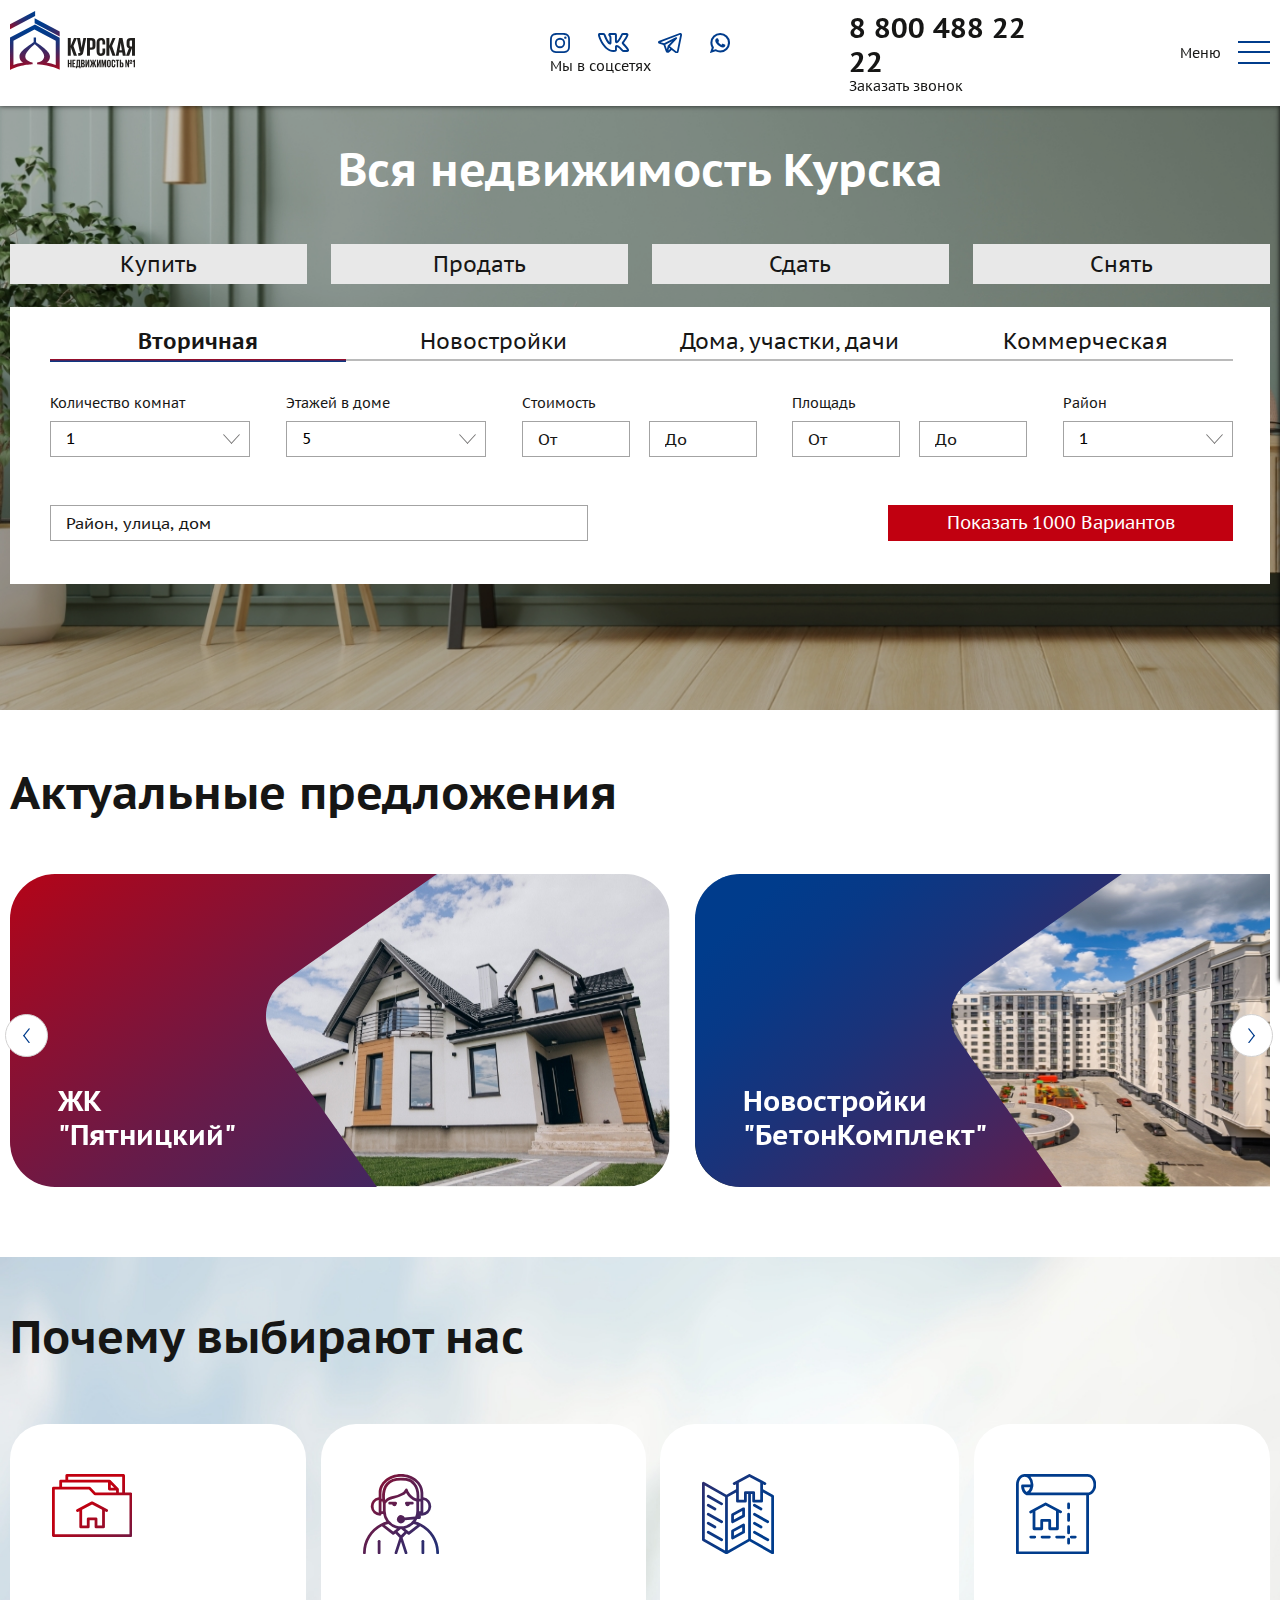
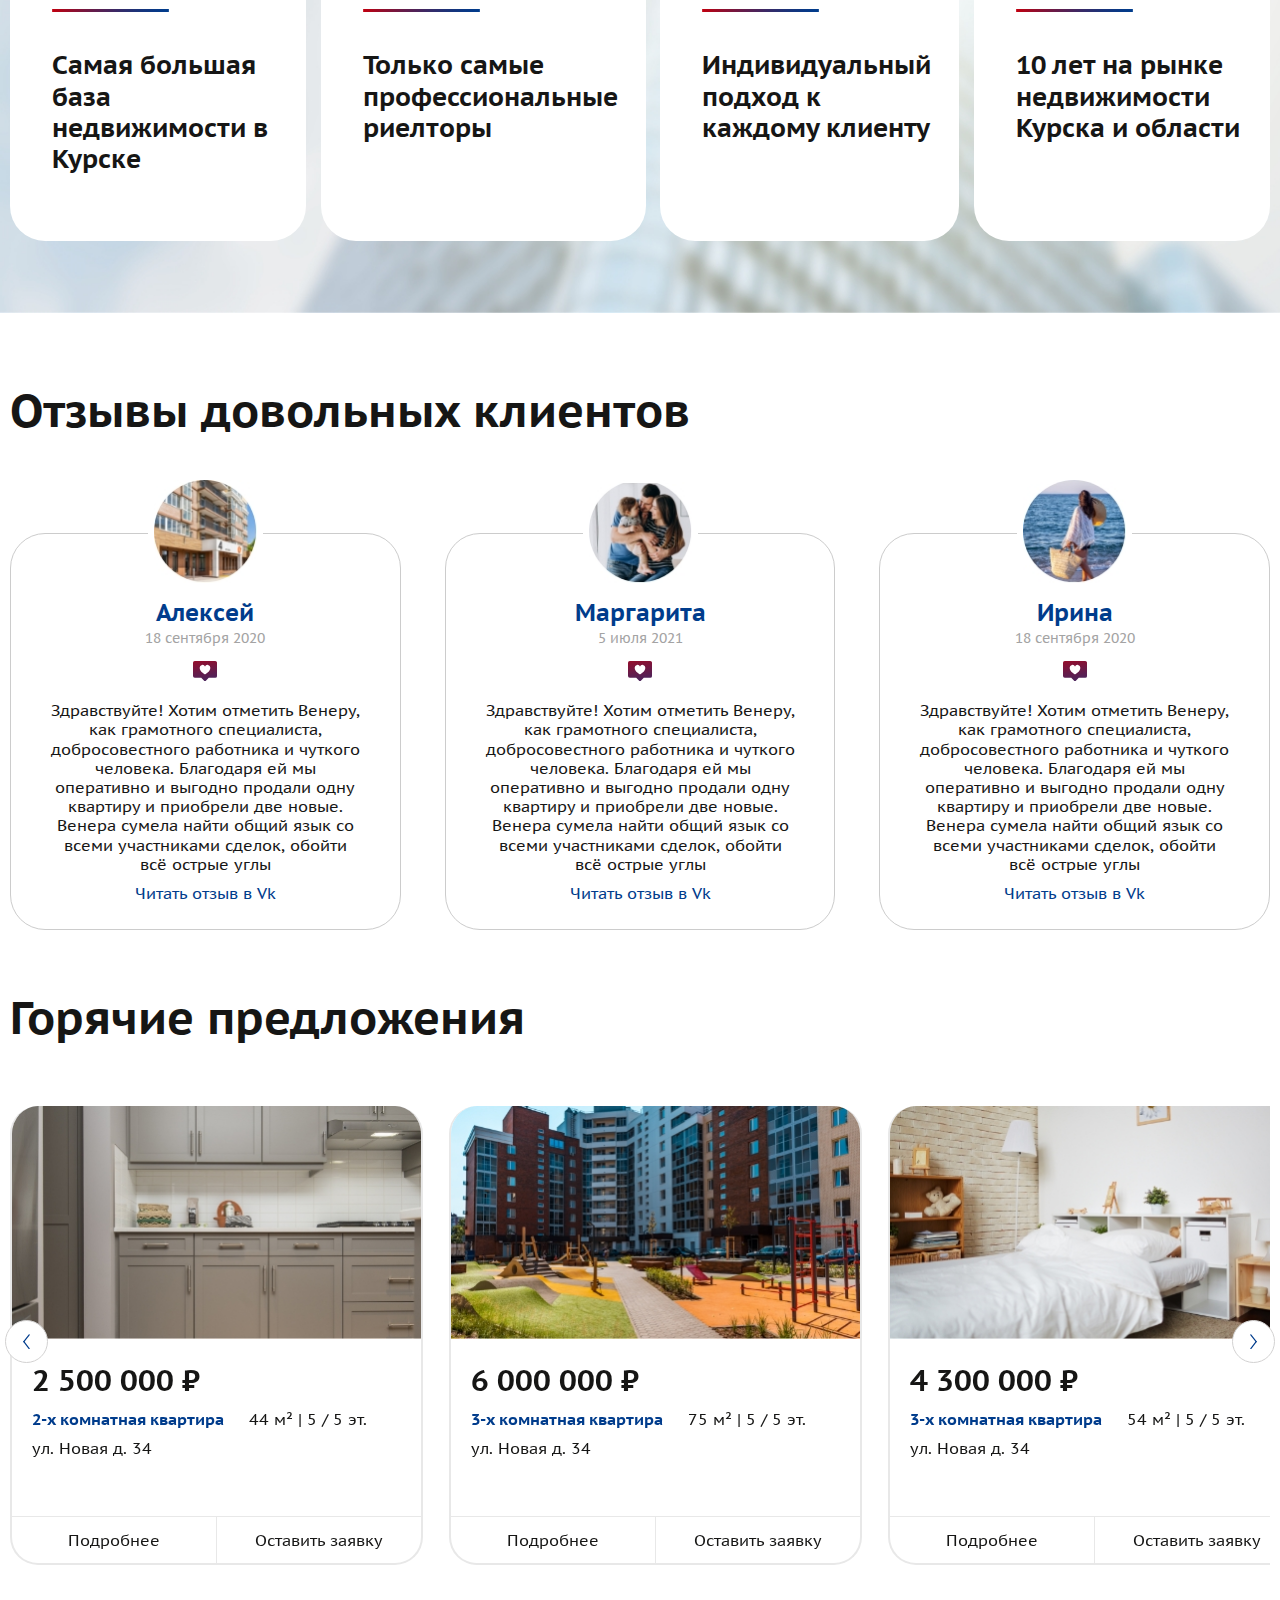
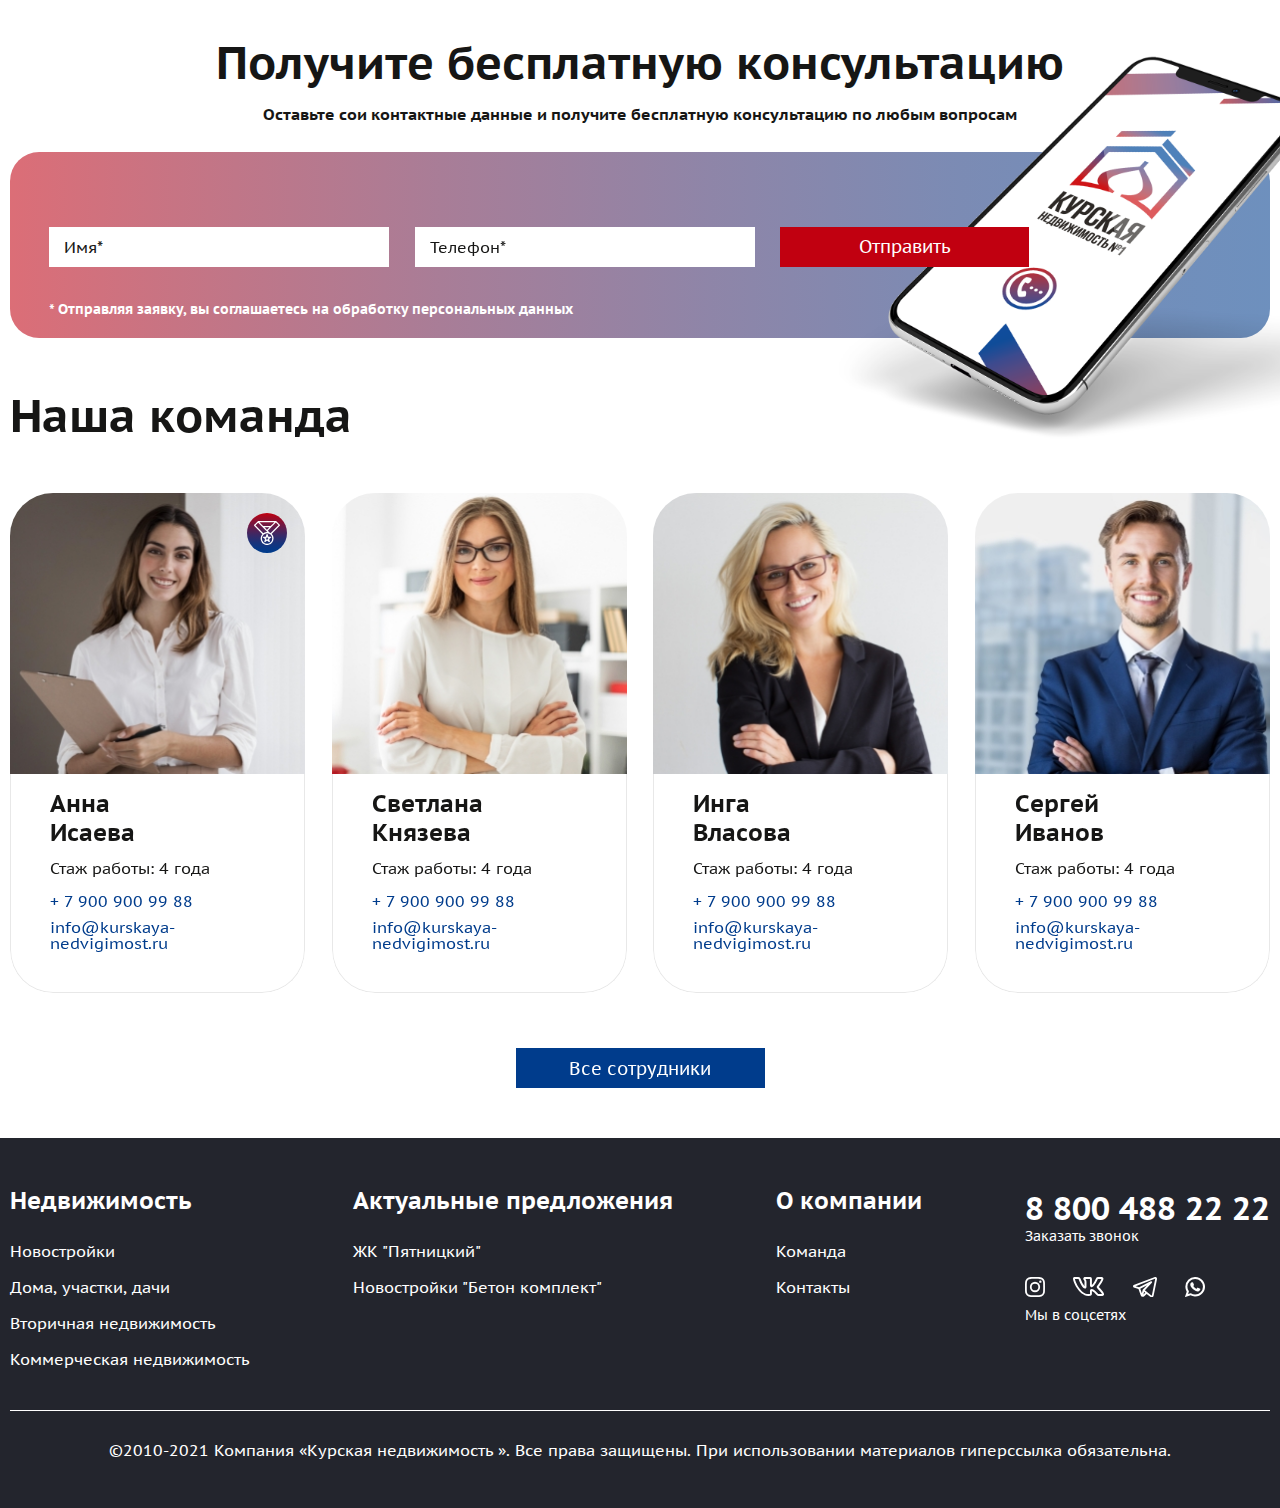
==== commit 60b2c224: "Правки по БЭМ" ====
--- a/index.html
+++ b/index.html
@@ -28,11 +28,11 @@
 			<div class="header__nav-block">
 
 				<div class="header__soc-block">
-					<div class="header__soc-block-icon">
-						<a href="#" class="header__soc-icon-link soc-icon-1"></a>
-						<a href="#" class="header__soc-icon-link soc-icon-2"></a>
-						<a href="#" class="header__soc-icon-link soc-icon-3"></a>
-						<a href="#" class="header__soc-icon-link soc-icon-4"></a>
+					<div class="header__soc-block-icon soc-block-icon">
+						<a href="#" class="soc-block-icon-link soc-icon-1"></a>
+						<a href="#" class="soc-block-icon-link soc-icon-2"></a>
+						<a href="#" class="soc-block-icon-link soc-icon-3"></a>
+						<a href="#" class="soc-block-icon-link soc-icon-4"></a>
 					</div>
 					<p>Мы в соцсетях</p>
 				</div>
@@ -717,12 +717,12 @@
 					<a href="tel:84951700000">8 800 488 22 22</a>
 					<a href="#callback" class="header__popup-link _popup-link">Заказать звонок</a>
 				</div>
-				<div class="header__soc-block">
-					<div class="header__soc-block-icon">
-						<a href="#" class="header__soc-icon-link soc-icon-1"></a>
-						<a href="#" class="header__soc-icon-link soc-icon-2"></a>
-						<a href="#" class="header__soc-icon-link soc-icon-3"></a>
-						<a href="#" class="header__soc-icon-link soc-icon-4"></a>
+				<div class="footer__soc-block">
+					<div class="footer__soc-block-icon soc-block-icon">
+						<a href="#" class="soc-block-icon-link soc-icon-1"></a>
+						<a href="#" class="soc-block-icon-link soc-icon-2"></a>
+						<a href="#" class="soc-block-icon-link soc-icon-3"></a>
+						<a href="#" class="soc-block-icon-link soc-icon-4"></a>
 					</div>
 					<p>Мы в соцсетях</p>
 				</div>
--- a/css/style.css
+++ b/css/style.css
@@ -1002,28 +1002,19 @@
     font-weight: 500;
     padding: 0px 38px 8px 0; }
 
-.header__soc-block {
-  -webkit-box-flex: 0;
-  -ms-flex: 0 0 180px;
-  flex: 0 0 180px;
-  display: -webkit-box;
-  display: -ms-flexbox;
-  display: flex;
-  -webkit-box-orient: vertical;
-  -webkit-box-direction: normal;
-  -ms-flex-direction: column;
-  flex-direction: column; }
-
 .header__soc-block-icon {
+  margin-bottom: 6.5px; }
+
+.soc-block-icon {
   display: -webkit-box;
   display: -ms-flexbox;
   display: flex;
   -webkit-box-pack: justify;
   -ms-flex-pack: justify;
   justify-content: space-between;
-  margin-bottom: 6.5px; }
-
-.header__soc-icon-link::before {
+  width: 180px; }
+
+.soc-block-icon-link::before {
   content: '';
   float: left;
   background-position: 0 0;
@@ -1235,12 +1226,11 @@
     font-weight: 700;
     line-height: 38.4px;
     color: #fff; }
-  .footer__contact .header__soc-block {
-    width: 180px; }
-    .footer__contact .header__soc-block p {
-      color: #fff; }
-  .footer__contact .header__soc-block-icon {
-    margin-bottom: 10px; }
+  .footer__contact .footer__soc-block p {
+    color: #fff; }
+
+.footer__soc-block-icon {
+  margin-bottom: 11px; }
 
 .footer__contact .soc-icon-1::before {
   background-image: url("[data-uri]"); }
@@ -1328,12 +1318,15 @@
   flex: 1 1 auto;
   margin-right: 0; }
 
-.product-info__map {
+.map {
   width: 100%;
-  height: 1500px;
+  height: 100%;
   border-radius: 28px;
   border: 2px solid #E8E8E8;
   overflow: hidden; }
+
+.product-info__map {
+  max-height: 1500px; }
 
 /*Убираем лишние элементы с карты*/
 .ymaps-2-1-79-copyright,
@@ -1392,6 +1385,30 @@
 
 .pagging__link {
   font-size: 18px; }
+
+.contacts__address {
+  margin-bottom: 14px; }
+
+.contacts__address li {
+  font-size: 20px;
+  line-height: 24px; }
+
+.contacts__contacts-block {
+  margin-bottom: 30px; }
+
+.contacts__contacts-item-phone {
+  font-size: 40px;
+  line-height: 48px; }
+
+.contacts__contacts-item-email {
+  font-size: 20px;
+  line-height: 24px; }
+
+.contacts__soc-block {
+  margin-bottom: 47px; }
+
+.contacts__map {
+  height: 328px; }
 
 .info {
   position: relative;
@@ -2352,13 +2369,13 @@
   .header__popup-link {
     display: none; }
   .header__soc-block {
-    -webkit-box-flex: 0;
-    -ms-flex: 0 0 130px;
-    flex: 0 0 130px;
     margin-top: 3px;
     margin-right: 20px; }
   .header__soc-block-icon {
+    width: 130px;
     margin-bottom: 0; }
+  .header__soc-block-icon .soc-block-icon-link::before {
+    background-size: 80%; }
   .header__soc-block p {
     display: none; }
   .header__menu-burg {
@@ -2414,7 +2431,7 @@
     padding: 25px 0; }
   .hot-deals h2 {
     margin-bottom: 35px; }
-  .footer__contact .header__soc-block p {
+  .footer__soc-block p {
     display: block;
     font-size: 12px; }
   .topical {
@@ -2611,8 +2628,10 @@
   .footer__contact .header__callback a {
     font-size: 23px;
     line-height: 1.3; }
-  .footer__contact .header__soc-block {
+  .footer__soc-block-icon {
     width: 150px; }
+  .footer__soc-block-icon .soc-block-icon-link::before {
+    background-size: 80%; }
   .mob-menu {
     padding: 35px 25px 100px 25px; }
   .mob-menu li a {
